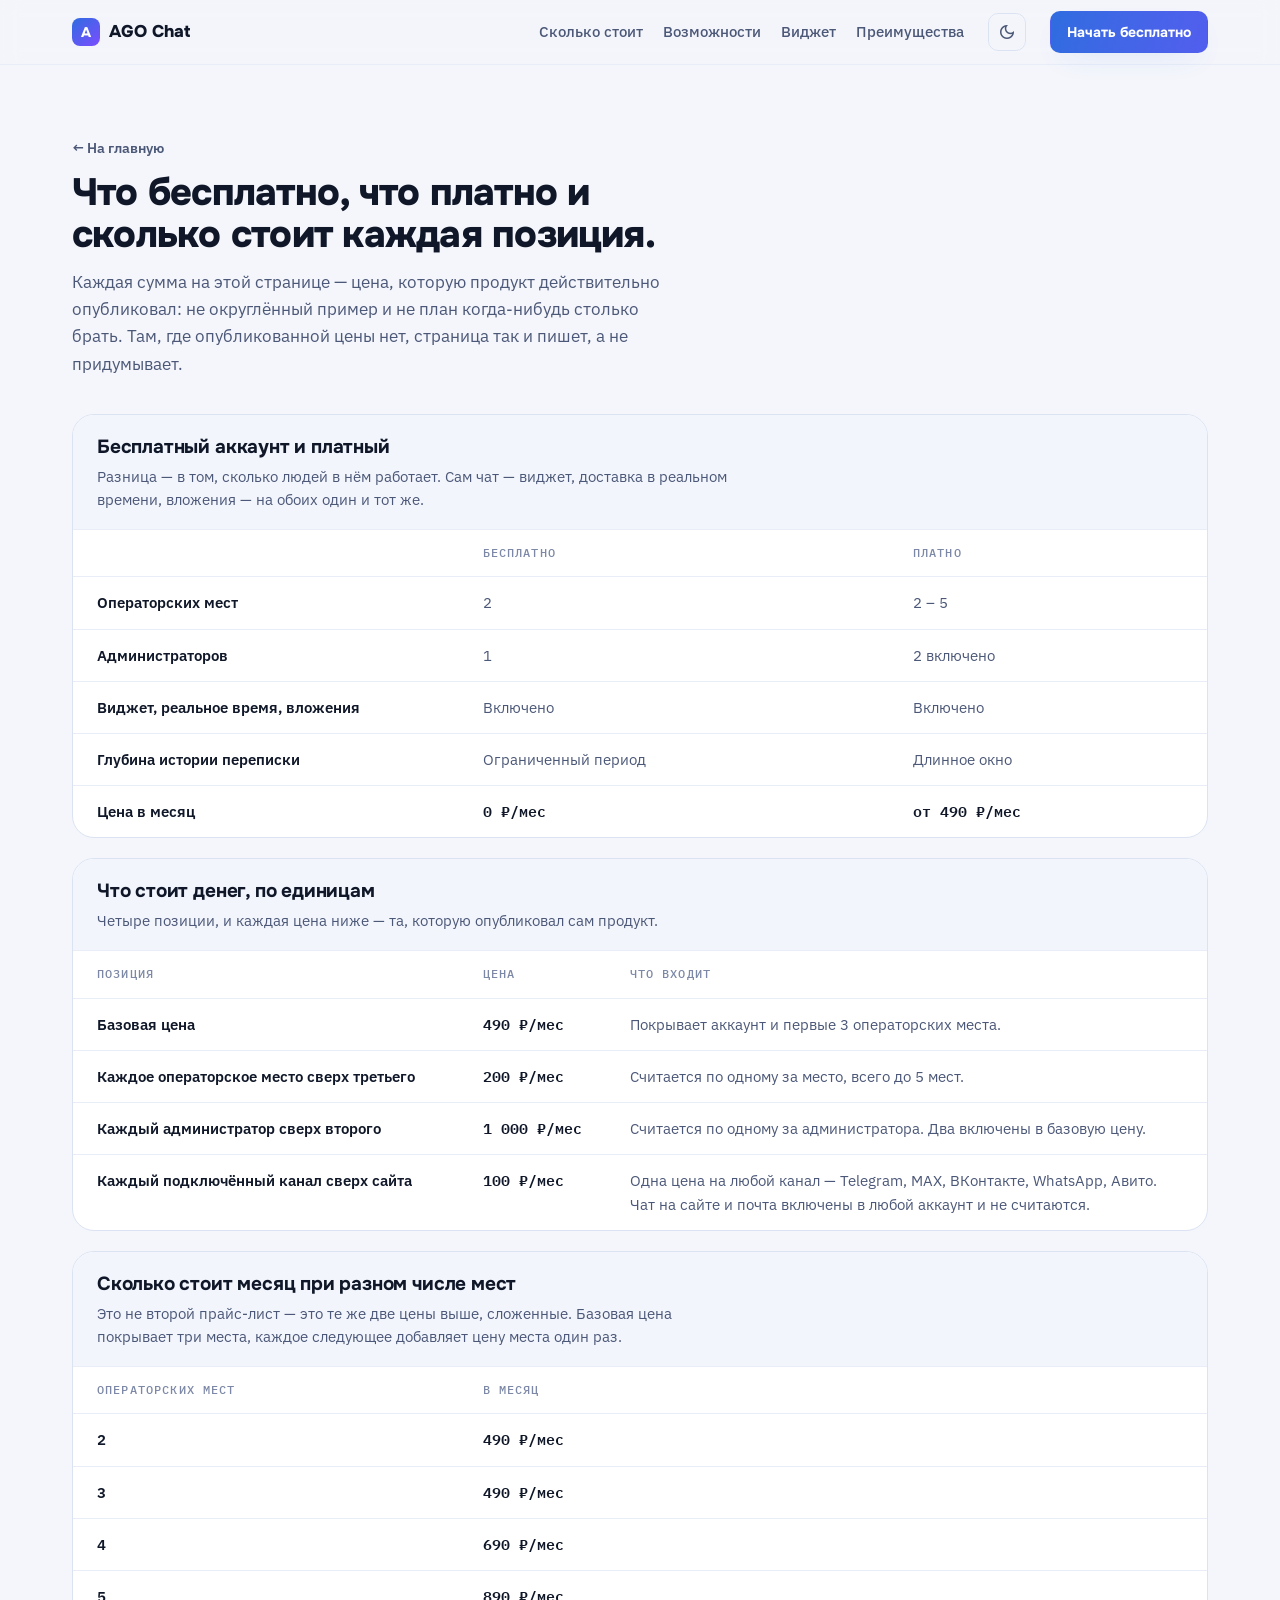
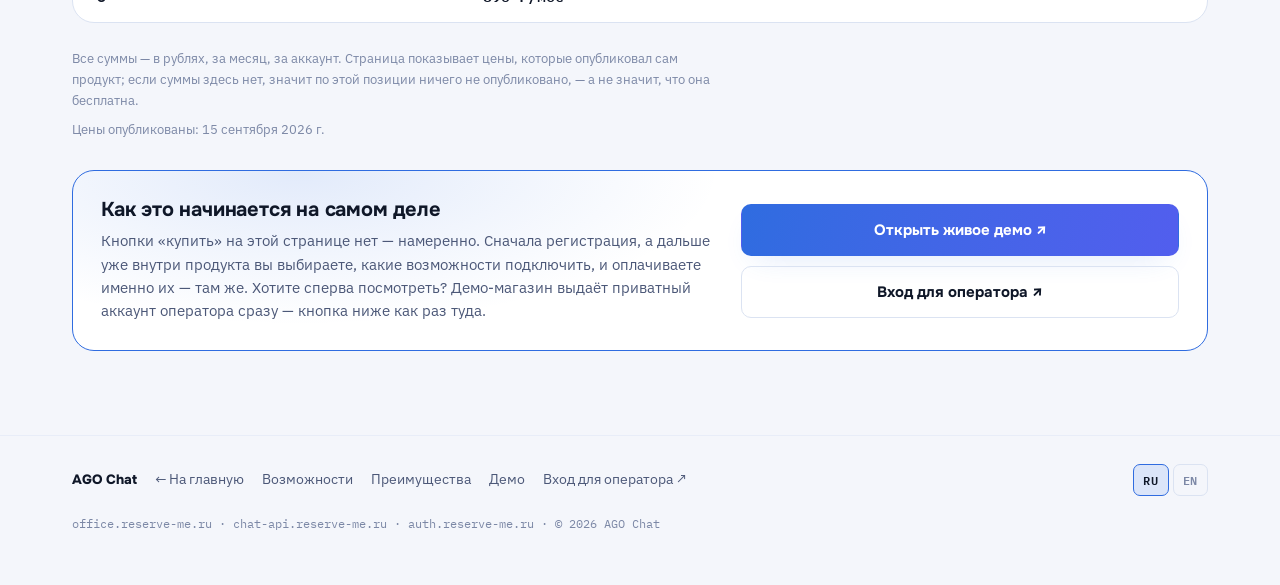
==== pricing.html @ 6d12572c "feat(landing): the front page answers "what will this cost me" first, with a calculator over the pub" ====
<!doctype html>
<html lang="ru">
<head>
<meta charset="utf-8">
<meta name="viewport" content="width=device-width, initial-scale=1">
<meta name="description" content="Цены AGO Chat — что входит в бесплатный аккаунт, что стоит денег по единицам и сколько это в месяц.">
<!-- Translated like any other string: `agoApplyLang` writes into every `data-i18n` element, and for
     `<title>` that is `document.title` itself, so the browser tab follows the language switch too. -->
<title data-i18n="pricingpage.doctitle">Цены — AGO Chat</title>
<link rel="preconnect" href="https://fonts.googleapis.com">
<link rel="preconnect" href="https://fonts.gstatic.com" crossorigin>
<link href="https://fonts.googleapis.com/css2?family=Onest:wght@500;600;700;800&family=IBM+Plex+Sans:wght@400;500;600;700&family=IBM+Plex+Mono:wght@400;500;600&display=swap" rel="stylesheet">
<link href="https://fonts.googleapis.com/css2?family=Material+Symbols+Outlined:opsz,wght,FILL,GRAD@24,400,0,0&display=swap" rel="stylesheet">
<link rel="stylesheet" href="styles.css">
</head>
<body>
<!-- The full price list, and the only page in this repository whose entire job is to be checkable.
     Every ₽ figure below is read at runtime out of `prices.json` - the snapshot ago-chat's own
     tools/update-landing-prices-from-db.sh takes of what the product has actually published. Nothing
     here stores a price, rounds one, or fills a gap with an example. Where a price does not exist,
     the row says "no published price" in the reader's own language and stops, which is the whole
     reason this page can claim in its own lede to be the real thing.

     The front page carries a calculator over the same figures; this page is the audit trail behind
     it. Both read the same snapshot through the same helper, so the two can never disagree. -->
<header class="nav">
  <div class="wrap nav-row">
    <a class="brand" href="index.html"><span class="g">A</span>AGO Chat</a>
    <nav class="nav-links">
      <a href="index.html#calc" data-i18n="nav.pricing">Сколько стоит</a>
      <a href="index.html#what" data-i18n="nav.features">Возможности</a>
      <a href="index.html#widget" data-i18n="nav.widget">Виджет</a>
      <a href="index.html#adv" data-i18n="nav.advantages">Преимущества</a>
    </nav>
    <button class="theme-toggle" type="button" id="themeToggle" aria-label="Переключить тему" title="Переключить тему">
      <span class="ms" id="themeIcon" aria-hidden="true">dark_mode</span>
    </button>
    <a class="btn btn-primary btn-sm" href="index.html#calc" data-i18n="nav.cta">Начать бесплатно</a>
  </div>
</header>

<main id="top">

  <section style="padding-bottom:40px;">
    <div class="wrap">
      <div class="head" style="max-width:72ch;">
        <a class="back-link" href="index.html" data-i18n="pricingpage.back">← На главную</a>
        <h2 data-i18n="pricingpage.title">Что бесплатно, что платно и сколько стоит каждая позиция.</h2>
        <p class="lede page-lede" data-i18n="pricingpage.lede">Каждая сумма на этой странице — цена, которую продукт действительно опубликовал: не округлённый пример и не план когда-нибудь столько брать. Там, где опубликованной цены нет, страница так и пишет, а не придумывает.</p>
      </div>

      <!-- 1. The only difference that actually decides anything: how many people can work in it. -->
      <div class="price-table-wrap">
        <div class="price-table-head">
          <h3 data-i18n="pricingpage.compare.title">Бесплатный аккаунт и платный</h3>
          <p data-i18n="pricingpage.compare.body">Разница — в том, сколько людей в нём работает. Сам чат — виджет, доставка в реальном времени, вложения — на обоих один и тот же.</p>
        </div>
        <div class="price-table-scroll">
          <table class="price-table">
            <thead>
              <tr>
                <th data-i18n="pricingpage.compare.col1"></th>
                <th data-i18n="pricingpage.compare.col2">Бесплатно</th>
                <th data-i18n="pricingpage.compare.col3">Платно</th>
              </tr>
            </thead>
            <tbody>
              <tr>
                <th data-i18n="pricingpage.compare.seats">Операторских мест</th>
                <td data-i18n="pricingpage.compare.seats.free">2</td>
                <td data-i18n="pricingpage.compare.seats.paid">2 – 5</td>
              </tr>
              <tr>
                <th data-i18n="pricingpage.compare.admins">Администраторов</th>
                <td data-i18n="pricingpage.compare.admins.free">1</td>
                <td data-i18n="pricingpage.compare.admins.paid">2 включено</td>
              </tr>
              <tr>
                <th data-i18n="pricingpage.compare.widget">Виджет, реальное время, вложения</th>
                <td data-i18n="pricingpage.compare.widget.both">Включено</td>
                <td data-i18n="pricingpage.compare.widget.both">Включено</td>
              </tr>
              <tr>
                <th data-i18n="pricingpage.compare.history">Глубина истории переписки</th>
                <td data-i18n="pricingpage.compare.history.free">Ограниченный период</td>
                <td data-i18n="pricingpage.compare.history.paid">Длинное окно</td>
              </tr>
              <tr>
                <th data-i18n="pricingpage.compare.price">Цена в месяц</th>
                <td class="amount"><span data-i18n="pricing.free.amount">0 ₽</span><span data-i18n="pricing.permonth">/мес</span></td>
                <td class="amount" data-price-row="seat-base">
                  <span data-price-only data-i18n="pricing.from">от</span>
                  <span data-price="seat-base" data-price-period></span>
                </td>
              </tr>
            </tbody>
          </table>
        </div>
      </div>

      <!-- 2. The published prices themselves, one row per priced key. -->
      <div class="price-table-wrap">
        <div class="price-table-head">
          <h3 data-i18n="pricingpage.units.title">Что стоит денег, по единицам</h3>
          <p data-i18n="pricingpage.units.body">Четыре позиции, и каждая цена ниже — та, которую опубликовал сам продукт.</p>
        </div>
        <div class="price-table-scroll">
          <table class="price-table">
            <thead>
              <tr>
                <th data-i18n="pricingpage.units.col1">Позиция</th>
                <th data-i18n="pricingpage.units.col2">Цена</th>
                <th data-i18n="pricingpage.units.col3">Что входит</th>
              </tr>
            </thead>
            <tbody>
              <tr>
                <th data-i18n="pricingpage.units.base">Базовая цена</th>
                <td class="amount" data-price="seat-base" data-price-period></td>
                <td data-i18n="pricingpage.units.base.note">Покрывает аккаунт и первые 3 операторских места.</td>
              </tr>
              <tr>
                <th data-i18n="pricingpage.units.extra">Каждое операторское место сверх третьего</th>
                <td class="amount" data-price="seat-extra" data-price-period></td>
                <td data-i18n="pricingpage.units.extra.note">Считается по одному за место, всего до 5 мест.</td>
              </tr>
              <!-- `admin-extra` and `channel-addon` both carry published versions now. The rows used
                   to say in their own notes that no price was published for them - true when they
                   were written, false since the product published both, and the kind of sentence a
                   reader checks against the cell right next to it. The cells were always correct;
                   the prose beside them was not. -->
              <tr>
                <th data-i18n="pricingpage.units.admin">Каждый администратор сверх второго</th>
                <td class="amount" data-price="admin-extra" data-price-period></td>
                <td data-i18n="pricingpage.units.admin.note">Считается по одному за администратора. Два включены в базовую цену.</td>
              </tr>
              <tr>
                <th data-i18n="pricingpage.units.channel">Каждый подключённый канал сверх сайта</th>
                <td class="amount" data-price="channel-addon" data-price-period></td>
                <td data-i18n="pricingpage.units.channel.note">Одна цена на любой канал — Telegram, MAX, ВКонтакте, WhatsApp, Авито. Чат на сайте и почта включены в любой аккаунт и не считаются.</td>
              </tr>
            </tbody>
          </table>
        </div>
      </div>

      <!-- 3. The same two prices, added up. Not a third source of numbers - the arithmetic is the
              rule the product itself applies (the base covers three seats, each further seat adds
              the per-seat price once), done in the browser from the two figures above. -->
      <div class="price-table-wrap">
        <div class="price-table-head">
          <h3 data-i18n="pricingpage.ladder.title">Сколько стоит месяц при разном числе мест</h3>
          <p data-i18n="pricingpage.ladder.body">Это не второй прайс-лист — это те же две цены выше, сложенные. Базовая цена покрывает три места, каждое следующее добавляет цену места один раз.</p>
        </div>
        <div class="price-table-scroll">
          <table class="price-table">
            <thead>
              <tr>
                <th data-i18n="pricingpage.ladder.col1">Операторских мест</th>
                <th data-i18n="pricingpage.ladder.col2">В месяц</th>
              </tr>
            </thead>
            <tbody>
              <tr><th>2</th><td class="amount" data-price-seats="2"></td></tr>
              <tr><th>3</th><td class="amount" data-price-seats="3"></td></tr>
              <tr><th>4</th><td class="amount" data-price-seats="4"></td></tr>
              <tr><th>5</th><td class="amount" data-price-seats="5"></td></tr>
            </tbody>
          </table>
        </div>
      </div>

      <p class="fineprint" data-i18n="pricingpage.fineprint">Все суммы — в рублях, за месяц, за аккаунт. Страница показывает цены, которые опубликовал сам продукт; если суммы здесь нет, значит по этой позиции ничего не опубликовано, — а не значит, что она бесплатна.</p>
      <!-- Hidden by `agoRenderPrices` when there is no snapshot to date. -->
      <p class="fineprint" style="margin-top:8px;" data-price-updated hidden></p>

      <!-- The same band the front page closes on, word for word through the shared dictionary:
           whichever page a reader lands on first, "register first, pay inside" is the sentence they
           get, and there is no buy button on either. -->
      <div class="price-path">
        <div>
          <h3 data-i18n="pricing.path.title">Как это начинается на самом деле</h3>
          <p data-i18n="pricing.path.body">Кнопки «купить» на этой странице нет — намеренно. Сначала регистрация, а дальше уже внутри продукта вы выбираете, какие возможности подключить, и оплачиваете именно их — там же. Хотите сперва посмотреть? Демо-магазин выдаёт приватный аккаунт оператора сразу — кнопка ниже как раз туда.</p>
        </div>
        <div class="ctas">
          <a class="btn btn-primary" href="https://demo-shop1.reserve-me.ru" target="_blank" rel="noopener" data-i18n="pricing.cta.demo">Открыть живое демо ↗</a>
          <a class="btn btn-ghost" href="https://office.reserve-me.ru" target="_blank" rel="noopener" data-i18n="footer.login">Вход для оператора ↗</a>
        </div>
      </div>
    </div>
  </section>

</main>

<footer>
  <div class="wrap foot-row">
    <span class="foot-brand">AGO Chat</span>
    <a href="index.html" data-i18n="pricingpage.back">← На главную</a>
    <a href="index.html#what" data-i18n="nav.features">Возможности</a>
    <a href="index.html#adv" data-i18n="nav.advantages">Преимущества</a>
    <a href="https://demo-shop1.reserve-me.ru" target="_blank" rel="noopener" data-i18n="home.foot.demo">Демо</a>
    <a href="https://office.reserve-me.ru" target="_blank" rel="noopener" data-i18n="footer.login">Вход для оператора ↗</a>
    <span class="lang-switch" role="group" aria-label="Language">
      <button type="button" id="lang-ru" onclick="agoSetLang('ru')">RU</button>
      <button type="button" id="lang-en" onclick="agoSetLang('en')">EN</button>
    </span>
    <span class="foot-hosts">office.reserve-me.ru · chat-api.reserve-me.ru · auth.reserve-me.ru · <span data-i18n="footer.copy">© 2026 AGO Chat</span></span>
  </div>
</footer>

<script src="i18n.js"></script>
</body>
</html>
---- styles.css ----
/* The front page's own design system.
 *
 * Deliberately a second stylesheet rather than an edit to `styles.css`: that file is the one
 * `pricing.html` is built on, and this page's redesign changes tokens, type and component shapes
 * wholesale. Sharing one file would mean either breaking the price list or keeping two conflicting
 * sets of tokens in it. Two files, two pages, still no build step - the property this repository
 * actually cares about. Bringing `pricing.html` onto this system is its own piece of work.
 *
 * Dark-first: the bare `:root` block below is the dark palette, because the page was designed as a
 * control panel and reads as one. A light viewer gets the same design re-tokenised, never inverted.
 */
:root{
  --bg:#0c101c;
  --bg-2:#121829;
  --panel:#151c30;
  --panel-2:#1b2440;
  --line:#25304d;
  --line-soft:#1c2440;
  --ink:#eef2fb;
  --ink-soft:#9aa7c4;
  --ink-faint:#6b7797;
  --blue:#4c8dff;
  --blue-deep:#2f6ce0;
  --blue-glow:rgba(76,141,255,.35);
  --violet:#9d6bff;
  --amber:#f2b23e;
  --green:#3ddc97;
  --r:14px;
  --r-lg:22px;
}
:root[data-theme="light"]{
  --bg:#f4f6fb;
  --bg-2:#eaeff8;
  --panel:#ffffff;
  --panel-2:#f2f5fc;
  --line:#dbe3f2;
  --line-soft:#e8edf8;
  --ink:#0f1728;
  --ink-soft:#4c5878;
  --ink-faint:#7c88a6;
  --blue:#2f6ce0;
  --blue-deep:#1f55bd;
  --blue-glow:rgba(47,108,224,.2);
  --violet:#7c4dff;
  --amber:#b47708;
  --green:#12885c;
}
@media (prefers-color-scheme: light){
  :root:not([data-theme="dark"]){
    --bg:#f4f6fb;
    --bg-2:#eaeff8;
    --panel:#ffffff;
    --panel-2:#f2f5fc;
    --line:#dbe3f2;
    --line-soft:#e8edf8;
    --ink:#0f1728;
    --ink-soft:#4c5878;
    --ink-faint:#7c88a6;
    --blue:#2f6ce0;
    --blue-deep:#1f55bd;
    --blue-glow:rgba(47,108,224,.2);
    --violet:#7c4dff;
    --amber:#b47708;
    --green:#12885c;
  }
}

*{box-sizing:border-box;}
body{
  margin:0;background:var(--bg);color:var(--ink);
  font-family:'IBM Plex Sans',system-ui,-apple-system,'Segoe UI',sans-serif;
  font-size:15.5px;line-height:1.6;-webkit-font-smoothing:antialiased;
}
h1,h2,h3{font-family:'Onest','IBM Plex Sans',sans-serif;margin:0;line-height:1.1;text-wrap:balance;font-weight:800;letter-spacing:-.02em;}
h1{font-size:clamp(34px,5.2vw,60px);}
h2{font-size:clamp(25px,3.2vw,38px);}
h3{font-size:17px;font-weight:700;letter-spacing:-.01em;}
p{margin:0;}
a{color:inherit;}
svg{display:block;}
:focus-visible{outline:2.5px solid var(--blue);outline-offset:3px;border-radius:6px;}
@media (prefers-reduced-motion:reduce){*{animation:none!important;transition:none!important;}}
section[id],#calc,#top{scroll-margin-top:84px;}
@media (prefers-reduced-motion:no-preference){html{scroll-behavior:smooth;}}

/* Material Symbols, the same icon family the widget itself draws its composer controls from
   (ago-widget's ui/widget.ts) - so a card icon here and a button inside the product are the same
   line weight rather than two unrelated icon sets. */
.ms{
  font-family:'Material Symbols Outlined';font-weight:400;font-style:normal;
  font-size:21px;line-height:1;letter-spacing:normal;text-transform:none;
  display:inline-block;white-space:nowrap;direction:ltr;
  -webkit-font-feature-settings:'liga';-webkit-font-smoothing:antialiased;
}

.wrap{max-width:1180px;margin:0 auto;padding:0 22px;}
.kicker{font-family:'IBM Plex Mono',monospace;font-size:11.5px;letter-spacing:.14em;text-transform:uppercase;color:var(--blue);}
.muted{color:var(--ink-soft);}
.lede{color:var(--ink-soft);font-size:16.5px;max-width:60ch;}
.num{font-variant-numeric:tabular-nums;font-family:'IBM Plex Mono',monospace;}

.btn{display:inline-flex;align-items:center;justify-content:center;gap:8px;border-radius:10px;padding:13px 22px;
  font-family:'Onest',sans-serif;font-weight:700;font-size:15px;text-decoration:none;border:1px solid transparent;cursor:pointer;
  transition:background .16s,border-color .16s,transform .12s;}
.btn:active{transform:translateY(1px);}
/* The hero headline's gradient, at half its range: enough for the buttons to echo it, not enough
   to compete with it. */
.btn-primary{color:#fff;background:var(--blue);
  background-image:linear-gradient(105deg,var(--blue),color-mix(in srgb,var(--blue) 55%,var(--violet)));
  box-shadow:0 12px 30px -14px var(--blue-glow);}
.btn-primary:hover{background:var(--blue-deep);
  background-image:linear-gradient(105deg,var(--blue-deep),color-mix(in srgb,var(--blue-deep) 55%,var(--violet)));}
.btn-ghost{border-color:var(--line);color:var(--ink);}
.btn-ghost:hover{border-color:var(--blue);}
.btn-sm{padding:9px 16px;font-size:14px;}

.theme-toggle{display:flex;align-items:center;justify-content:center;width:38px;height:38px;flex:0 0 auto;
  border:1px solid var(--line);border-radius:10px;background:transparent;color:var(--ink-soft);cursor:pointer;
  transition:border-color .16s,color .16s,background .16s;}
.theme-toggle:hover{border-color:var(--blue);color:var(--ink);}
.theme-toggle .ms{font-size:20px;}

/* nav */
.nav{position:sticky;top:0;z-index:30;background:color-mix(in srgb,var(--bg) 90%,transparent);backdrop-filter:blur(10px);border-bottom:1px solid var(--line-soft);}
.nav-row{display:flex;align-items:center;gap:24px;height:64px;}
.brand{display:flex;align-items:center;gap:9px;text-decoration:none;font-family:'Onest',sans-serif;font-weight:800;font-size:17px;}
.brand .g{width:28px;height:28px;border-radius:8px;background:linear-gradient(140deg,var(--blue),var(--violet));display:grid;place-items:center;color:#fff;font-size:14px;}
.nav-links{display:flex;gap:20px;margin-left:auto;font-size:14.5px;font-weight:500;}
.nav-links a{text-decoration:none;color:var(--ink-soft);}
.nav-links a:hover{color:var(--ink);}
@media(max-width:900px){.nav-links{display:none;}.theme-toggle{margin-left:auto;}}

/* hero */
.hero{padding:70px 0 54px;position:relative;overflow:hidden;}
.hero::before{content:"";position:absolute;inset:-160px 0 auto 0;height:520px;
  background:radial-gradient(620px 260px at 22% 40%,var(--blue-glow),transparent 70%);pointer-events:none;}
.hero-grid{display:grid;grid-template-columns:1.02fr .98fr;gap:46px;align-items:center;position:relative;}
@media(max-width:960px){.hero-grid{grid-template-columns:1fr;gap:36px;}}
.hero h1{margin:16px 0 18px;}
.hero h1 em{font-style:normal;background:linear-gradient(100deg,var(--blue),var(--violet));-webkit-background-clip:text;background-clip:text;color:transparent;}
.hero-ctas{display:flex;gap:11px;flex-wrap:wrap;margin-top:26px;}
.hero-facts{display:flex;gap:26px;flex-wrap:wrap;margin-top:30px;padding-top:22px;border-top:1px solid var(--line-soft);}
.fact .v{font-family:'Onest',sans-serif;font-weight:800;font-size:23px;}
.fact .k{font-size:12.5px;color:var(--ink-faint);}

/* calculator */
.calc{background:var(--panel);border:1px solid var(--line);border-radius:var(--r-lg);overflow:hidden;box-shadow:0 40px 80px -50px #000;}
.calc-head{padding:16px 20px;border-bottom:1px solid var(--line-soft);display:flex;align-items:center;gap:10px;background:var(--panel-2);}
.calc-head .kicker{margin-right:auto;}
.calc-head .unit{font-size:12.5px;color:var(--ink-faint);}
.calc-body{padding:20px;display:flex;flex-direction:column;gap:18px;}
.ctl-label{display:flex;justify-content:space-between;align-items:baseline;font-size:14px;font-weight:600;margin-bottom:9px;gap:12px;}
.ctl-label .val{font-family:'IBM Plex Mono',monospace;color:var(--blue);font-size:14px;}
input[type=range]{width:100%;accent-color:var(--blue);height:22px;}
.chgrid{display:grid;grid-template-columns:repeat(3,1fr);gap:8px;}
@media(max-width:420px){.chgrid{grid-template-columns:repeat(2,1fr);}}
.chbtn{display:flex;align-items:center;gap:7px;border:1px solid var(--line);background:transparent;color:var(--ink-soft);
  border-radius:9px;padding:9px 10px;font-size:13px;font-weight:600;cursor:pointer;font-family:inherit;text-align:left;transition:.15s;}
/* Brand marks, not logos: drawn here rather than loaded, and deliberately generic enough not to
   pass as an official asset. Replacing them with each brand's own SVG is a licensing question as
   much as a design one. */
.chbtn .mk{flex:0 0 auto;width:18px;height:18px;border-radius:5px;display:grid;place-items:center;
  color:#fff;font-size:9px;font-weight:800;line-height:1;letter-spacing:-.02em;
  filter:grayscale(1);opacity:.55;transition:filter .15s,opacity .15s;}
.chbtn .mk.round{border-radius:50%;}
.chbtn .mk svg{width:12px;height:12px;}
.chbtn[aria-pressed="true"]{border-color:var(--blue);color:var(--ink);background:color-mix(in srgb,var(--blue) 12%,transparent);}
.chbtn[aria-pressed="true"] .mk{filter:none;opacity:1;}
.calc-note{margin-top:10px;font-size:12.5px;color:var(--ink-faint);}
.calc-out{border-top:1px solid var(--line-soft);padding:18px 20px;background:var(--panel-2);}
.bill{display:flex;flex-direction:column;gap:7px;font-size:13.5px;}
.bill .row{display:flex;justify-content:space-between;gap:12px;color:var(--ink-soft);}
.bill .row b{color:var(--ink);font-weight:600;}
.total{display:flex;align-items:flex-end;justify-content:space-between;gap:16px;margin-top:15px;padding-top:15px;border-top:1px dashed var(--line);}
.total .lbl{font-size:13px;color:var(--ink-faint);}
.total .amt{font-family:'Onest',sans-serif;font-weight:800;font-size:38px;line-height:1;font-variant-numeric:tabular-nums;}
/* No published price for one of the parts: the sum is a sentence, not a figure, and must not be
   set at headline size as if it were one. */
.total .amt.unpriced{font-size:16px;font-weight:600;color:var(--ink-soft);line-height:1.4;max-width:26ch;}
.free-note{margin-top:10px;font-size:12.5px;color:var(--green);}

/* sections */
section{padding:72px 0;}
.head{max-width:64ch;display:flex;flex-direction:column;gap:13px;margin-bottom:36px;}

/* capability grid */
.grid3{display:grid;grid-template-columns:repeat(3,1fr);gap:14px;}
@media(max-width:940px){.grid3{grid-template-columns:repeat(2,1fr);}}
@media(max-width:620px){.grid3{grid-template-columns:1fr;}}
.cap{background:var(--panel);border:1px solid var(--line);border-radius:var(--r);padding:20px;display:flex;flex-direction:column;gap:9px;transition:border-color .16s;}
.cap:hover{border-color:var(--blue);}
.cap .ic{width:34px;height:34px;border-radius:10px;display:grid;place-items:center;background:color-mix(in srgb,var(--blue) 15%,transparent);color:var(--blue);}
.cap p{font-size:14px;color:var(--ink-soft);}

/* widget */
.demo-split{display:grid;grid-template-columns:.95fr 1.05fr;gap:44px;align-items:center;}
@media(max-width:960px){.demo-split{grid-template-columns:1fr;gap:32px;}}
.screen{background:linear-gradient(160deg,var(--panel-2),var(--bg-2));border:1px solid var(--line);border-radius:var(--r-lg);padding:30px 26px 26px;display:flex;flex-direction:column;align-items:center;gap:18px;}
.screen-tag{font-family:'IBM Plex Mono',monospace;font-size:11px;letter-spacing:.09em;text-transform:uppercase;color:var(--ink-faint);text-align:center;max-width:36ch;line-height:1.55;}

/* The widget below is the real one: class names, sizes, colours and icon paths come from
   ago-widget's own src/ui/styles.ts and src/ui/widget.ts, not redrawn by eye. Keeping the two in
   step matters more than it looks - a picture of a product that does not match the product is the
   kind of thing a visitor notices the moment they open the demo. */
.ago-root{width:22rem;max-width:100%;font-family:system-ui,-apple-system,"Segoe UI",sans-serif;font-size:16px;line-height:1.4;color:#1a1a1a;}
.ago-panel{display:flex;flex-direction:column;background:#fff;border-radius:.75rem;box-shadow:0 .5rem 2rem rgba(0,0,0,.3);overflow:hidden;}
.ago-header{display:flex;align-items:center;justify-content:space-between;padding:.75rem 1rem;background:#2f6fed;color:#fff;}
.ago-header h1{font-family:inherit;font-size:1rem;font-weight:600;line-height:1.4;letter-spacing:0;margin:0;}
.ago-close{display:flex;background:transparent;border:none;color:#fff;font-size:1.25rem;line-height:1;padding:.25rem;}
.ago-messages{flex:1;padding:.75rem;display:flex;flex-direction:column;gap:.5rem;}
.ago-message{max-width:85%;padding:.5rem .75rem;border-radius:.75rem;}
.ago-message--visitor{align-self:flex-end;background:#2f6fed;color:#fff;border-bottom-right-radius:.125rem;}
.ago-message--operator{align-self:flex-start;background:#f0f1f4;color:#1a1a1a;border-bottom-left-radius:.125rem;}
.ago-attachment-link{display:flex;align-items:center;gap:.25rem;margin-top:.375rem;color:#fff;text-decoration:underline;font-size:.875rem;}
.ago-primitive{margin-top:.5rem;display:flex;flex-direction:column;gap:.5rem;}
.ago-primitive-title{font-weight:600;}
.ago-primitive-choices{display:flex;flex-direction:column;gap:.375rem;}
.ago-primitive-choice{border:1px solid #2f6fed;border-radius:.5rem;background:transparent;color:inherit;font:inherit;text-align:left;padding:.5rem .75rem;}
.ago-module-chip{align-self:flex-end;margin:0 .75rem .5rem;border:none;border-radius:.5rem;background:#2f6fed;color:#fff;font:inherit;font-weight:600;padding:.5rem 1rem;}
.ago-composer{display:flex;flex-direction:column;gap:.5rem;padding:.75rem;border-top:.0625rem solid #e5e7eb;}
.ago-composer-row{display:flex;align-items:flex-end;gap:.5rem;}
.ago-input{flex:1;border:.0625rem solid #d1d5db;border-radius:.5rem;padding:.5rem .625rem;font:inherit;min-height:5.5rem;color:#9ca3af;}
.ago-send{flex-shrink:0;display:flex;align-items:center;justify-content:center;width:2.25rem;height:2.25rem;border:none;border-radius:50%;background:#2f6fed;color:#fff;font-size:1rem;line-height:1;}
.ago-composer-controls{display:flex;align-items:center;gap:.5rem;}
.ago-attach,.ago-emoji,.ago-save{display:flex;align-items:center;justify-content:center;width:2rem;height:2rem;border:none;background:transparent;color:#1a1a1a;font-size:1.25rem;line-height:1;}
.ago-launcher-row{display:flex;justify-content:flex-end;margin-top:1rem;}
.ago-toggle{position:relative;display:flex;align-items:center;justify-content:center;width:3.5rem;height:3.5rem;border-radius:50%;border:none;background:#2f6fed;color:#fff;font-size:1.5rem;box-shadow:0 .25rem .75rem rgba(0,0,0,.25);}
.ago-unread-badge{position:absolute;top:-.1875rem;right:-.1875rem;min-width:1.25rem;height:1.25rem;padding:0 .25rem;border-radius:999px;background:#e5372e;color:#fff;font-size:.6875rem;font-weight:700;line-height:1.25rem;text-align:center;box-shadow:0 0 0 .125rem #fff;}

.ticks{list-style:none;margin:20px 0 0;padding:0;display:flex;flex-direction:column;gap:11px;font-size:14.5px;}
.ticks li{display:flex;gap:10px;align-items:flex-start;}
.ticks .mk{flex:0 0 auto;width:20px;height:20px;border-radius:6px;display:grid;place-items:center;margin-top:1px;
  background:color-mix(in srgb,var(--blue) 15%,transparent);color:var(--blue);}
.ticks .mk .ms{font-size:14px;}

/* advantages */
.adv{background:var(--panel);border:1px solid var(--line);border-radius:var(--r-lg);padding:30px;}
.adv-grid{display:grid;grid-template-columns:1fr 1fr;gap:12px 34px;}
@media(max-width:820px){.adv-grid{grid-template-columns:1fr;}}
.adv-item{display:flex;gap:13px;align-items:flex-start;padding:13px 0;border-bottom:1px solid var(--line-soft);}
.adv-item:nth-last-child(-n+2){border-bottom:0;}
@media(max-width:820px){.adv-item:nth-last-child(-n+2){border-bottom:1px solid var(--line-soft);}.adv-item:last-child{border-bottom:0;}}
.adv-item .mk{flex:0 0 auto;width:26px;height:26px;border-radius:8px;display:grid;place-items:center;
  background:color-mix(in srgb,var(--blue) 15%,transparent);color:var(--blue);}
.adv-item .mk .ms{font-size:16px;}
.adv-item b{display:block;font-family:'Onest',sans-serif;font-weight:700;font-size:15.5px;margin-bottom:2px;}
.adv-item p{font-size:14px;color:var(--ink-soft);}
.adv-hi{border:1px solid var(--blue);background:color-mix(in srgb,var(--blue) 9%,transparent);border-radius:var(--r);padding:20px 22px;margin-top:22px;display:flex;gap:14px;align-items:flex-start;}
.adv-hi .mk{flex:0 0 auto;width:34px;height:34px;border-radius:10px;display:grid;place-items:center;background:var(--blue);color:#fff;}
.adv-hi b{display:block;font-family:'Onest',sans-serif;font-weight:800;font-size:17px;margin-bottom:4px;}
.adv-hi p{font-size:14.5px;color:var(--ink-soft);}

/* closing call to action */
.cta{border:1px solid var(--line);border-radius:var(--r-lg);padding:48px 40px;text-align:center;
  background:radial-gradient(700px 240px at 50% 0%,color-mix(in srgb,var(--blue) 16%,transparent),transparent 70%),var(--panel);
  display:flex;flex-direction:column;align-items:center;gap:16px;}
.cta .roles{display:flex;gap:10px;flex-wrap:wrap;justify-content:center;}
.cta .role{display:inline-flex;align-items:center;gap:8px;border:1px solid var(--line);border-radius:999px;padding:8px 15px;font-size:13.5px;font-weight:600;color:var(--ink-soft);}
.cta .role .ms{font-size:17px;color:var(--blue);}

footer{border-top:1px solid var(--line-soft);margin-top:44px;padding:28px 0 52px;}
.foot-row{display:flex;gap:18px;flex-wrap:wrap;align-items:center;font-size:13.5px;color:var(--ink-faint);}
.foot-row a{color:var(--ink-soft);text-decoration:none;}
.foot-row a:hover{color:var(--ink);}
.foot-brand{font-family:'Onest',sans-serif;font-weight:800;color:var(--ink);}
.foot-hosts{width:100%;font-family:'IBM Plex Mono',monospace;font-size:12px;color:var(--ink-faint);}
.lang-switch{display:inline-flex;gap:4px;margin-left:auto;}
.lang-switch button{border:1px solid var(--line);background:transparent;color:var(--ink-faint);
  font-family:'IBM Plex Mono',monospace;font-size:11.5px;font-weight:600;letter-spacing:.06em;
  border-radius:7px;padding:5px 9px;cursor:pointer;}
.lang-switch button.active{border-color:var(--blue);color:var(--ink);background:color-mix(in srgb,var(--blue) 12%,transparent);}

/* ------------------------------------------------------------------ *
 * The price list (pricing.html) - the same tokens, three more parts:  *
 * a back link, the tables themselves, and the closing band.           *
 * ------------------------------------------------------------------ */
.back-link{display:inline-flex;align-items:center;gap:7px;font-size:14px;font-weight:600;color:var(--ink-soft);text-decoration:none;}
.back-link:hover{color:var(--blue);}
.page-lede{font-size:17px;}

.price-table-wrap{background:var(--panel);border:1px solid var(--line);border-radius:var(--r-lg);overflow:hidden;margin-bottom:20px;}
.price-table-head{padding:22px 24px 18px;border-bottom:1px solid var(--line-soft);background:var(--panel-2);}
.price-table-head h3{font-size:19px;margin-bottom:7px;}
.price-table-head p{font-size:14.5px;color:var(--ink-soft);max-width:70ch;}
/* Its own scroller: a three-column table with prose in the last cell outgrows a phone, and the page
   body must never scroll sideways because of it. */
.price-table-scroll{overflow-x:auto;}
.price-table{width:100%;border-collapse:collapse;font-size:14.5px;min-width:520px;}
.price-table th,.price-table td{text-align:left;padding:14px 24px;border-bottom:1px solid var(--line-soft);vertical-align:top;}
.price-table thead th{font-family:'IBM Plex Mono',monospace;font-size:11.5px;font-weight:500;letter-spacing:.1em;text-transform:uppercase;color:var(--ink-faint);}
.price-table tbody th{font-weight:600;color:var(--ink);width:34%;}
.price-table tbody td{color:var(--ink-soft);}
.price-table tbody tr:last-child th,.price-table tbody tr:last-child td{border-bottom:0;}
.price-table .amount{font-family:'IBM Plex Mono',monospace;font-variant-numeric:tabular-nums;color:var(--ink);white-space:nowrap;font-weight:600;}
/* "No published price" is a sentence, not a figure: it must not be set in the tabular face at the
   weight a real amount gets, or a reader skimming the column reads it as one. */
.amount.unpriced,.num.unpriced,.unpriced{font-family:'IBM Plex Sans',system-ui,sans-serif;font-weight:400;font-size:13.5px;color:var(--ink-faint);white-space:normal;}
.fineprint{font-size:13px;color:var(--ink-faint);max-width:80ch;margin-top:26px;}

.price-path{margin-top:30px;border:1px solid var(--blue);border-radius:var(--r-lg);padding:28px;
  background:radial-gradient(600px 220px at 20% 0%,color-mix(in srgb,var(--blue) 14%,transparent),transparent 70%),var(--panel);
  display:grid;grid-template-columns:1.4fr 1fr;gap:28px;align-items:center;}
@media(max-width:820px){.price-path{grid-template-columns:1fr;}}
.price-path h3{font-size:20px;margin-bottom:8px;}
.price-path p{font-size:14.5px;color:var(--ink-soft);}
.price-path .ctas{display:flex;flex-direction:column;gap:10px;}
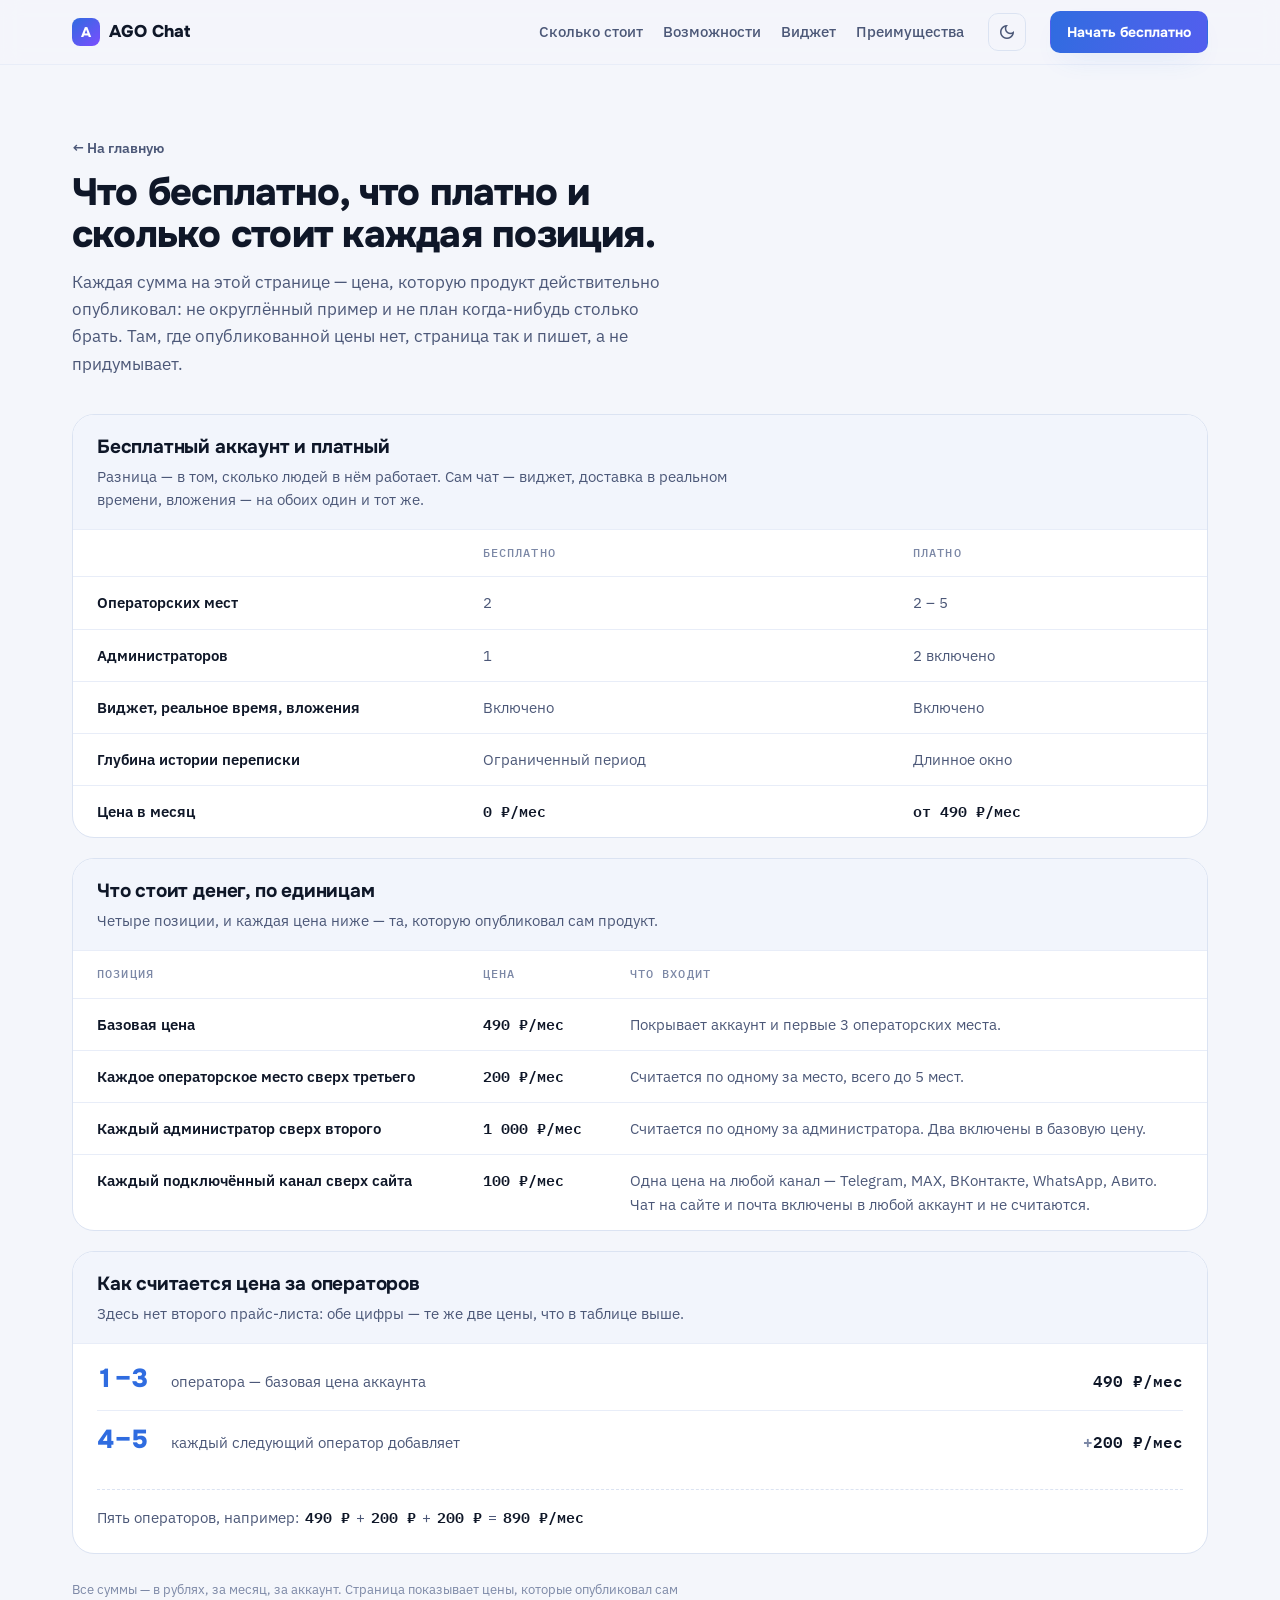
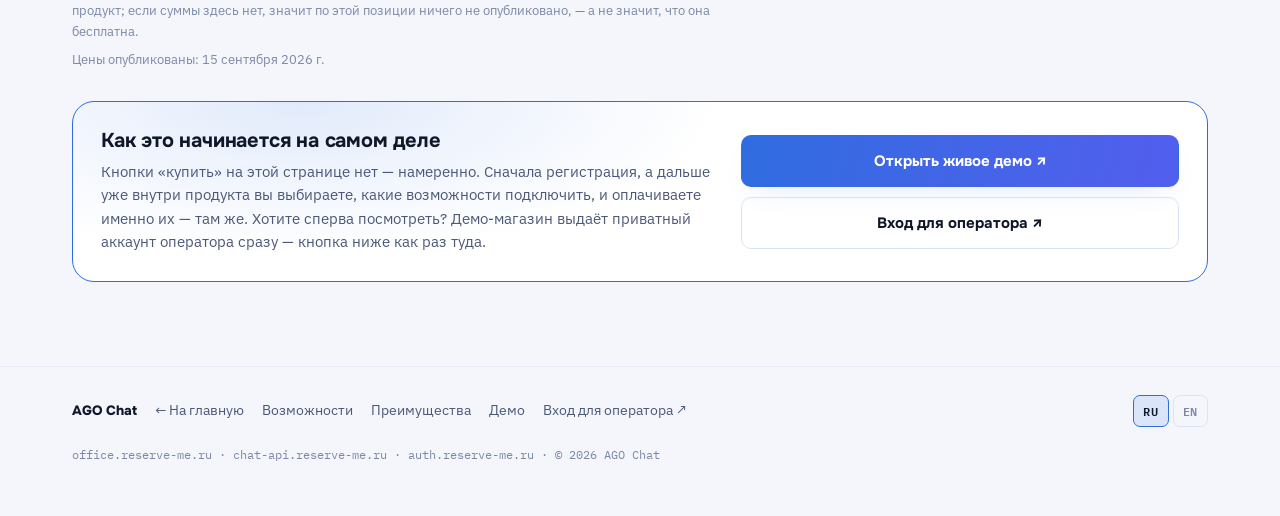
==== commit a6c0945d: "fix(landing): the seat ladder becomes the rule it was a table of Four rows, and the first two carrie" ====
--- a/pricing.html
+++ b/pricing.html
@@ -144,29 +144,36 @@
         </div>
       </div>
 
-      <!-- 3. The same two prices, added up. Not a third source of numbers - the arithmetic is the
-              rule the product itself applies (the base covers three seats, each further seat adds
-              the per-seat price once), done in the browser from the two figures above. -->
+      <!-- 3. The rule itself, not a table of its outputs. A seat ladder used to sit here, and it
+              read as a mistake: the base price covers three seats, so the "2 seats" and "3 seats"
+              rows carried the same figure and a reader saw either a typo or a shop charging two
+              people for three. The arithmetic is unchanged - it is still the two published prices
+              above and nothing else - but stated as the rule plus one worked example, which is what
+              the table was failing to convey. The front page's calculator does the per-combination
+              case properly. -->
       <div class="price-table-wrap">
         <div class="price-table-head">
-          <h3 data-i18n="pricingpage.ladder.title">Сколько стоит месяц при разном числе мест</h3>
-          <p data-i18n="pricingpage.ladder.body">Это не второй прайс-лист — это те же две цены выше, сложенные. Базовая цена покрывает три места, каждое следующее добавляет цену места один раз.</p>
-        </div>
-        <div class="price-table-scroll">
-          <table class="price-table">
-            <thead>
-              <tr>
-                <th data-i18n="pricingpage.ladder.col1">Операторских мест</th>
-                <th data-i18n="pricingpage.ladder.col2">В месяц</th>
-              </tr>
-            </thead>
-            <tbody>
-              <tr><th>2</th><td class="amount" data-price-seats="2"></td></tr>
-              <tr><th>3</th><td class="amount" data-price-seats="3"></td></tr>
-              <tr><th>4</th><td class="amount" data-price-seats="4"></td></tr>
-              <tr><th>5</th><td class="amount" data-price-seats="5"></td></tr>
-            </tbody>
-          </table>
+          <h3 data-i18n="pricingpage.rule.title">Как считается цена за операторов</h3>
+          <p data-i18n="pricingpage.rule.body">Здесь нет второго прайс-листа: обе цифры — те же две цены, что в таблице выше.</p>
+        </div>
+        <div class="price-rule">
+          <div class="rule-line">
+            <span class="rule-n">1–3</span>
+            <span class="rule-what" data-i18n="pricingpage.rule.first">оператора — базовая цена аккаунта</span>
+            <span class="amount" data-price="seat-base" data-price-period></span>
+          </div>
+          <div class="rule-line">
+            <span class="rule-n">4–5</span>
+            <span class="rule-what" data-i18n="pricingpage.rule.next">каждый следующий оператор добавляет</span>
+            <span class="amount"><span class="rule-plus">+</span><span data-price="seat-extra" data-price-period></span></span>
+          </div>
+          <p class="rule-example">
+            <span data-i18n="pricingpage.rule.example">Пять операторов, например:</span>
+            <span class="amount" data-price="seat-base"></span> +
+            <span class="amount" data-price="seat-extra"></span> +
+            <span class="amount" data-price="seat-extra"></span> =
+            <span class="amount" data-price-seats="5"></span>
+          </p>
         </div>
       </div>
 
--- a/styles.css
+++ b/styles.css
@@ -304,3 +304,19 @@
 .price-path h3{font-size:20px;margin-bottom:8px;}
 .price-path p{font-size:14.5px;color:var(--ink-soft);}
 .price-path .ctas{display:flex;flex-direction:column;gap:10px;}
+
+/* The operator-price rule (pricing.html). Replaced a four-row ladder whose first two rows carried
+   the same figure - arithmetically correct, and read as a typo. Stating the rule and showing one
+   worked sum says the same thing without that trap. */
+.price-rule{padding:6px 24px 24px;}
+.rule-line{display:flex;align-items:baseline;gap:16px;padding:16px 0;border-bottom:1px solid var(--line-soft);}
+.rule-line:last-of-type{border-bottom:0;}
+.rule-n{flex:0 0 auto;min-width:3.6rem;font-family:'Onest',sans-serif;font-weight:800;font-size:26px;
+  line-height:1;color:var(--blue);font-variant-numeric:tabular-nums;}
+.rule-what{flex:1;color:var(--ink-soft);font-size:15px;}
+.rule-line .amount{flex:0 0 auto;font-family:'IBM Plex Mono',monospace;font-variant-numeric:tabular-nums;
+  font-weight:600;font-size:16px;white-space:nowrap;}
+.rule-plus{color:var(--ink-faint);}
+.rule-example{margin-top:18px;padding-top:16px;border-top:1px dashed var(--line);
+  font-size:14.5px;color:var(--ink-soft);display:flex;flex-wrap:wrap;align-items:baseline;gap:6px;}
+.rule-example .amount{font-family:'IBM Plex Mono',monospace;font-variant-numeric:tabular-nums;color:var(--ink);font-weight:600;}
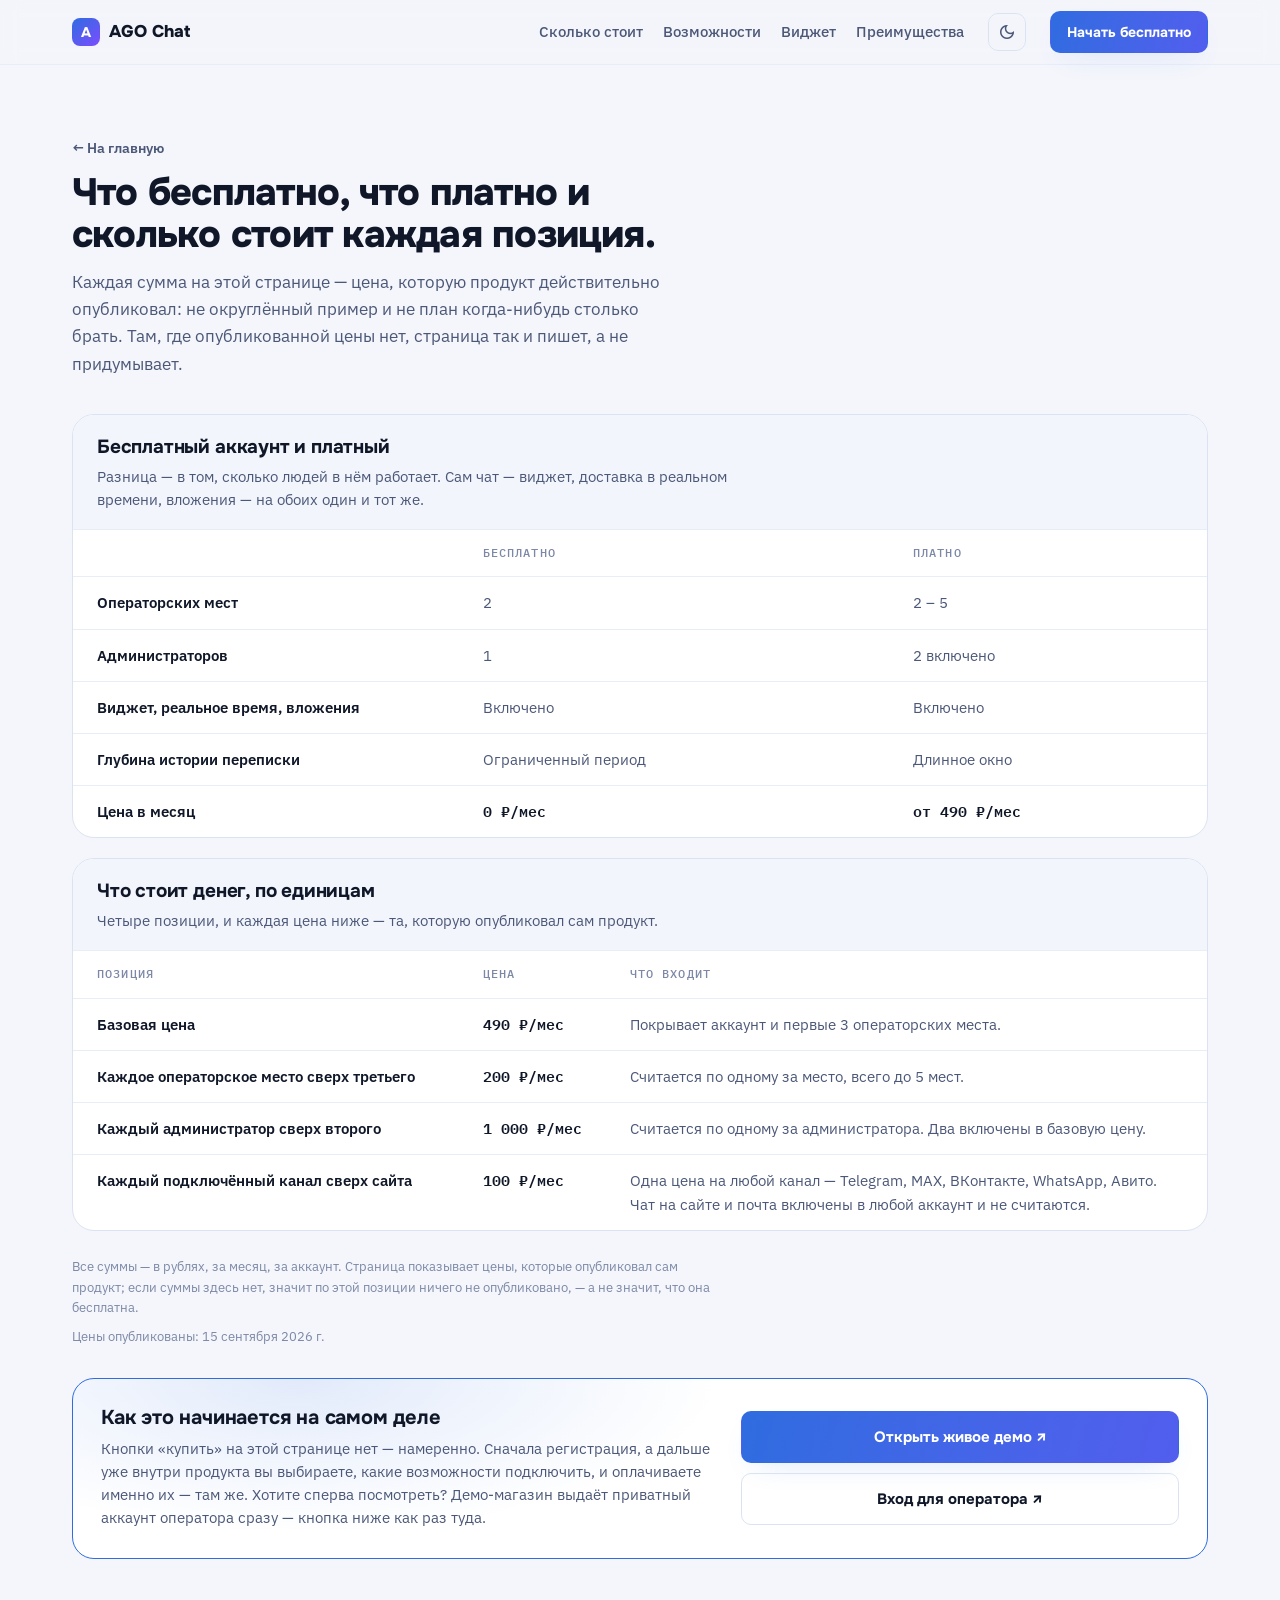
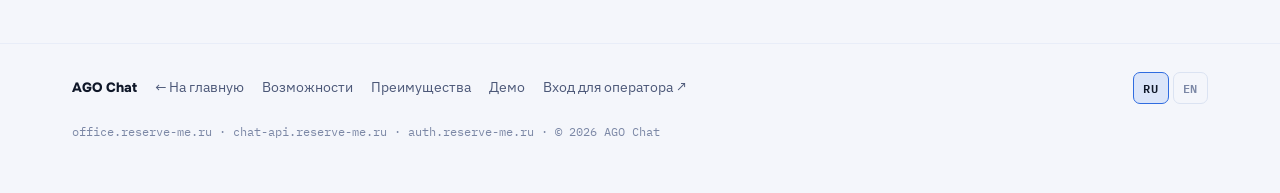
==== commit 46b6a2bc: "fix(landing): drop the seat ladder rather than restate it The previous commit turned it into a rule " ====
--- a/pricing.html
+++ b/pricing.html
@@ -144,39 +144,6 @@
         </div>
       </div>
 
-      <!-- 3. The rule itself, not a table of its outputs. A seat ladder used to sit here, and it
-              read as a mistake: the base price covers three seats, so the "2 seats" and "3 seats"
-              rows carried the same figure and a reader saw either a typo or a shop charging two
-              people for three. The arithmetic is unchanged - it is still the two published prices
-              above and nothing else - but stated as the rule plus one worked example, which is what
-              the table was failing to convey. The front page's calculator does the per-combination
-              case properly. -->
-      <div class="price-table-wrap">
-        <div class="price-table-head">
-          <h3 data-i18n="pricingpage.rule.title">Как считается цена за операторов</h3>
-          <p data-i18n="pricingpage.rule.body">Здесь нет второго прайс-листа: обе цифры — те же две цены, что в таблице выше.</p>
-        </div>
-        <div class="price-rule">
-          <div class="rule-line">
-            <span class="rule-n">1–3</span>
-            <span class="rule-what" data-i18n="pricingpage.rule.first">оператора — базовая цена аккаунта</span>
-            <span class="amount" data-price="seat-base" data-price-period></span>
-          </div>
-          <div class="rule-line">
-            <span class="rule-n">4–5</span>
-            <span class="rule-what" data-i18n="pricingpage.rule.next">каждый следующий оператор добавляет</span>
-            <span class="amount"><span class="rule-plus">+</span><span data-price="seat-extra" data-price-period></span></span>
-          </div>
-          <p class="rule-example">
-            <span data-i18n="pricingpage.rule.example">Пять операторов, например:</span>
-            <span class="amount" data-price="seat-base"></span> +
-            <span class="amount" data-price="seat-extra"></span> +
-            <span class="amount" data-price="seat-extra"></span> =
-            <span class="amount" data-price-seats="5"></span>
-          </p>
-        </div>
-      </div>
-
       <p class="fineprint" data-i18n="pricingpage.fineprint">Все суммы — в рублях, за месяц, за аккаунт. Страница показывает цены, которые опубликовал сам продукт; если суммы здесь нет, значит по этой позиции ничего не опубликовано, — а не значит, что она бесплатна.</p>
       <!-- Hidden by `agoRenderPrices` when there is no snapshot to date. -->
       <p class="fineprint" style="margin-top:8px;" data-price-updated hidden></p>
--- a/styles.css
+++ b/styles.css
@@ -304,19 +304,3 @@
 .price-path h3{font-size:20px;margin-bottom:8px;}
 .price-path p{font-size:14.5px;color:var(--ink-soft);}
 .price-path .ctas{display:flex;flex-direction:column;gap:10px;}
-
-/* The operator-price rule (pricing.html). Replaced a four-row ladder whose first two rows carried
-   the same figure - arithmetically correct, and read as a typo. Stating the rule and showing one
-   worked sum says the same thing without that trap. */
-.price-rule{padding:6px 24px 24px;}
-.rule-line{display:flex;align-items:baseline;gap:16px;padding:16px 0;border-bottom:1px solid var(--line-soft);}
-.rule-line:last-of-type{border-bottom:0;}
-.rule-n{flex:0 0 auto;min-width:3.6rem;font-family:'Onest',sans-serif;font-weight:800;font-size:26px;
-  line-height:1;color:var(--blue);font-variant-numeric:tabular-nums;}
-.rule-what{flex:1;color:var(--ink-soft);font-size:15px;}
-.rule-line .amount{flex:0 0 auto;font-family:'IBM Plex Mono',monospace;font-variant-numeric:tabular-nums;
-  font-weight:600;font-size:16px;white-space:nowrap;}
-.rule-plus{color:var(--ink-faint);}
-.rule-example{margin-top:18px;padding-top:16px;border-top:1px dashed var(--line);
-  font-size:14.5px;color:var(--ink-soft);display:flex;flex-wrap:wrap;align-items:baseline;gap:6px;}
-.rule-example .amount{font-family:'IBM Plex Mono',monospace;font-variant-numeric:tabular-nums;color:var(--ink);font-weight:600;}
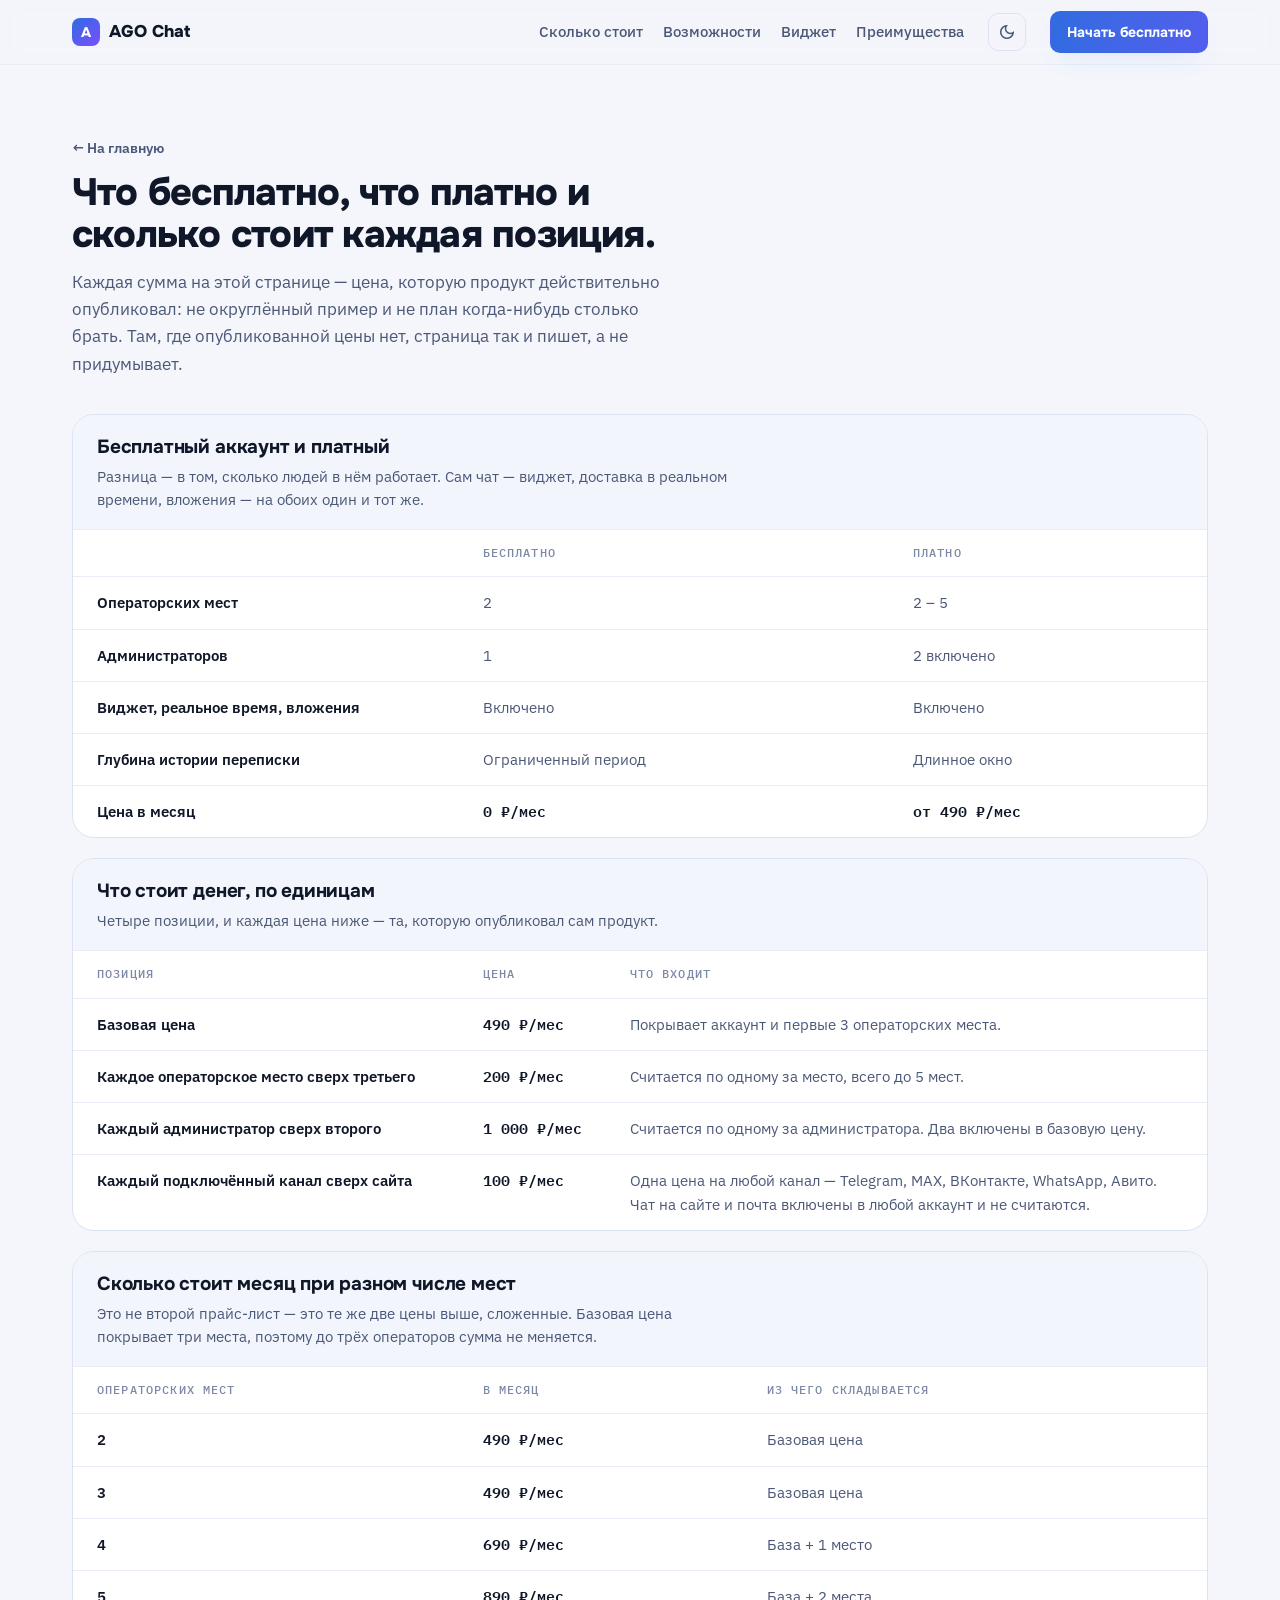
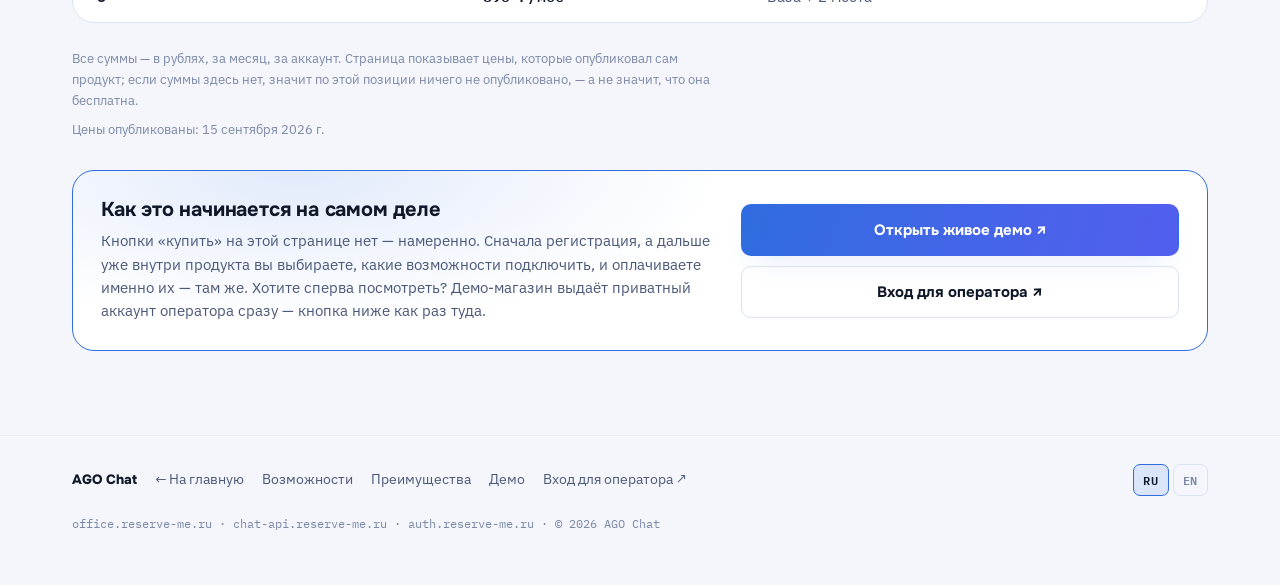
==== commit 02a7f41b: "fix(landing): the seat ladder comes back, with the column that makes it readable Reinstated at the a" ====
--- a/pricing.html
+++ b/pricing.html
@@ -144,6 +144,37 @@
         </div>
       </div>
 
+      <!-- 3. The same two prices, added up. Not a third source of numbers - the arithmetic is the
+              rule the product itself applies, done in the browser from the two figures above.
+
+              The third column is why this table can exist at all. Without it the first two rows read
+              as a mistake: the base price covers three seats, so "2 seats" and "3 seats" carry the
+              same figure and a reader sees either a typo or a shop charging two people for three.
+              Naming what each row is made of turns the repetition into the explanation. -->
+      <div class="price-table-wrap">
+        <div class="price-table-head">
+          <h3 data-i18n="pricingpage.ladder.title">Сколько стоит месяц при разном числе мест</h3>
+          <p data-i18n="pricingpage.ladder.body">Это не второй прайс-лист — это те же две цены выше, сложенные. Базовая цена покрывает три места, поэтому до трёх операторов сумма не меняется.</p>
+        </div>
+        <div class="price-table-scroll">
+          <table class="price-table">
+            <thead>
+              <tr>
+                <th data-i18n="pricingpage.ladder.col1">Операторских мест</th>
+                <th data-i18n="pricingpage.ladder.col2">В месяц</th>
+                <th data-i18n="pricingpage.ladder.col3">Из чего складывается</th>
+              </tr>
+            </thead>
+            <tbody>
+              <tr><th>2</th><td class="amount" data-price-seats="2"></td><td data-i18n="pricingpage.ladder.of2">Базовая цена</td></tr>
+              <tr><th>3</th><td class="amount" data-price-seats="3"></td><td data-i18n="pricingpage.ladder.of3">Базовая цена</td></tr>
+              <tr><th>4</th><td class="amount" data-price-seats="4"></td><td data-i18n="pricingpage.ladder.of4">База + 1 место</td></tr>
+              <tr><th>5</th><td class="amount" data-price-seats="5"></td><td data-i18n="pricingpage.ladder.of5">База + 2 места</td></tr>
+            </tbody>
+          </table>
+        </div>
+      </div>
+
       <p class="fineprint" data-i18n="pricingpage.fineprint">Все суммы — в рублях, за месяц, за аккаунт. Страница показывает цены, которые опубликовал сам продукт; если суммы здесь нет, значит по этой позиции ничего не опубликовано, — а не значит, что она бесплатна.</p>
       <!-- Hidden by `agoRenderPrices` when there is no snapshot to date. -->
       <p class="fineprint" style="margin-top:8px;" data-price-updated hidden></p>
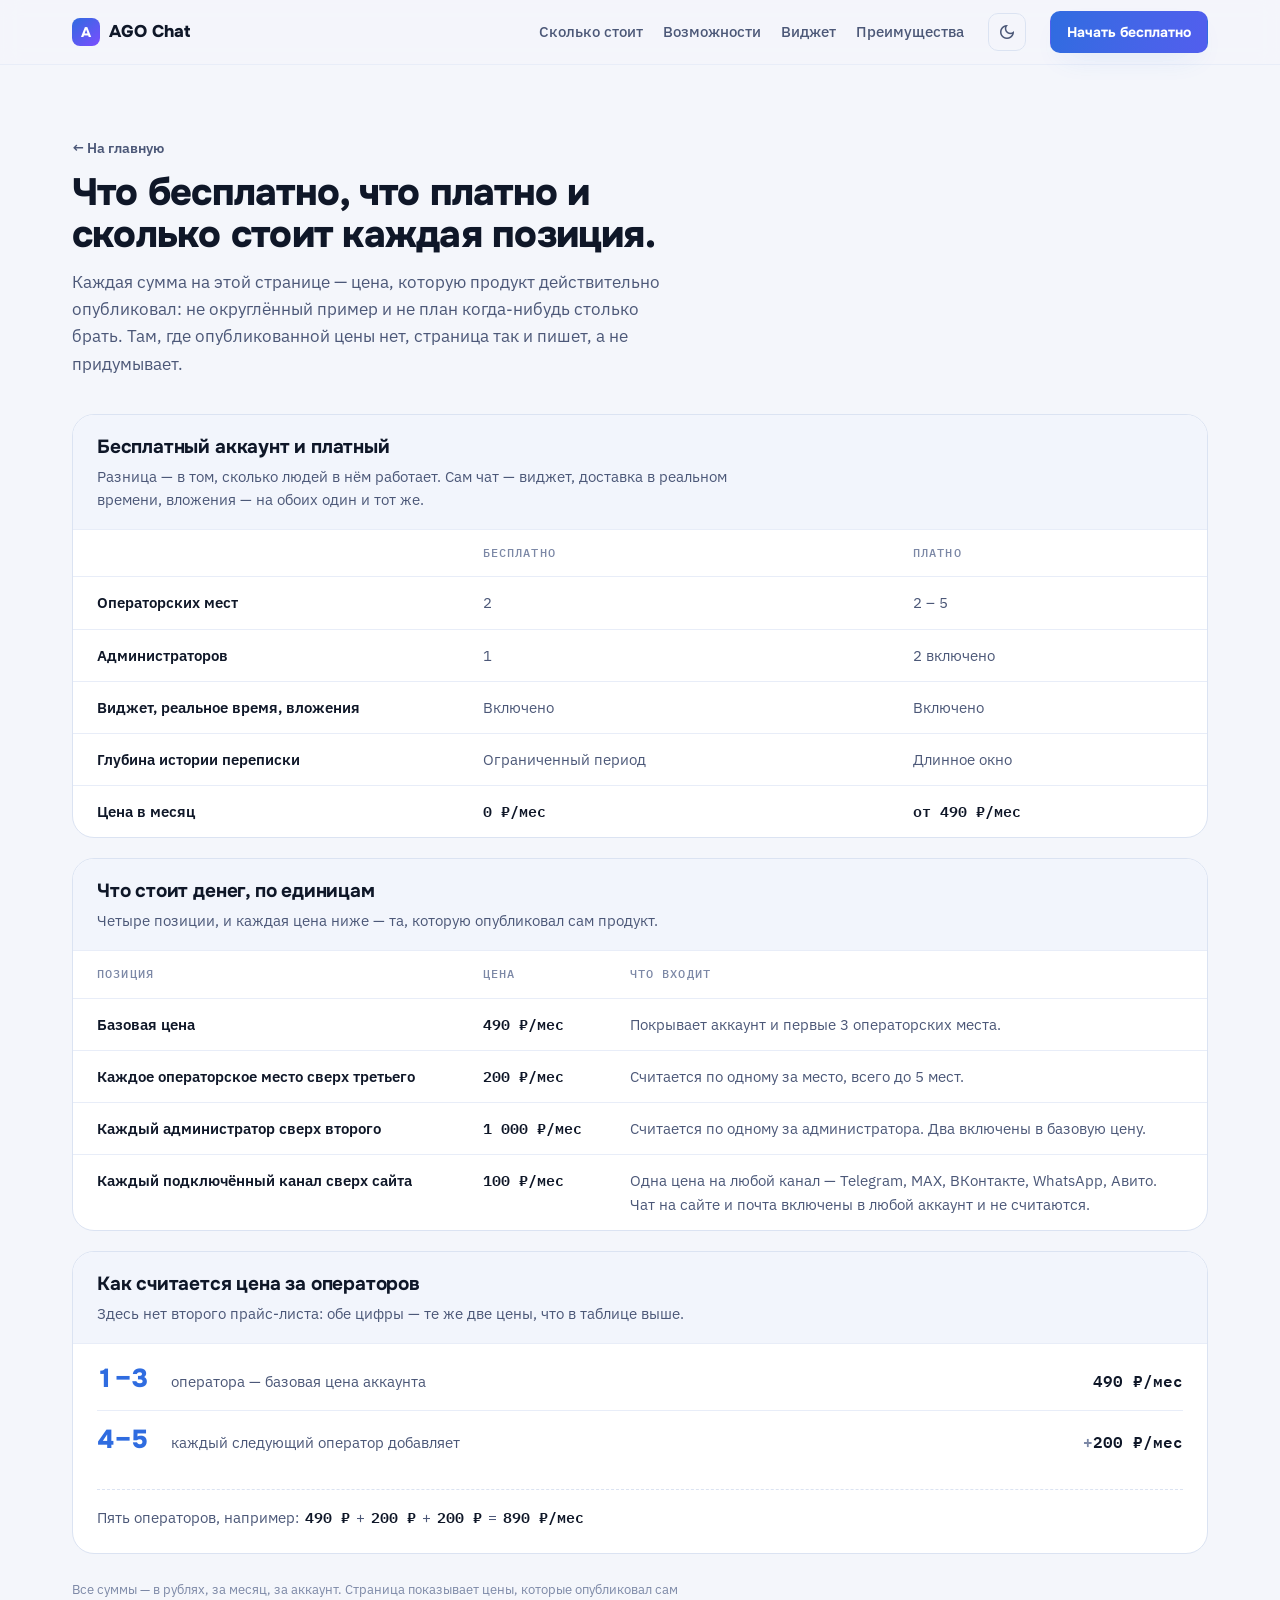
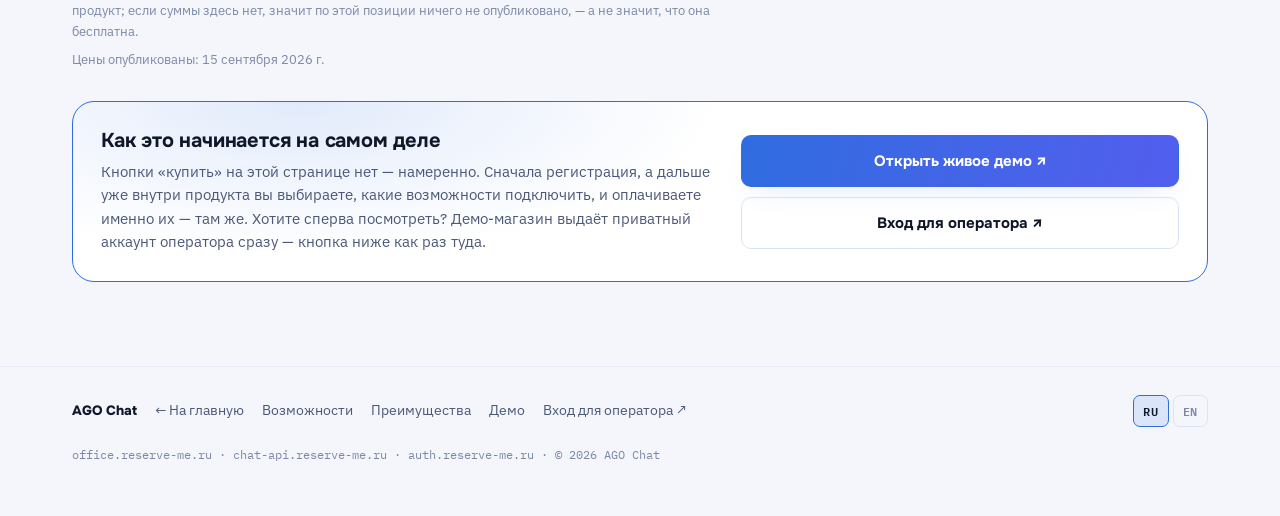
==== commit 9d68ff44: "fix(landing): the seat ladder becomes the rule it was a table of Third attempt at the same block, an" ====
--- a/pricing.html
+++ b/pricing.html
@@ -144,34 +144,36 @@
         </div>
       </div>
 
-      <!-- 3. The same two prices, added up. Not a third source of numbers - the arithmetic is the
-              rule the product itself applies, done in the browser from the two figures above.
-
-              The third column is why this table can exist at all. Without it the first two rows read
-              as a mistake: the base price covers three seats, so "2 seats" and "3 seats" carry the
-              same figure and a reader sees either a typo or a shop charging two people for three.
-              Naming what each row is made of turns the repetition into the explanation. -->
+      <!-- 3. The rule itself, not a table of its outputs. A four-row seat ladder stood here and
+              read as a mistake twice over: the base price covers three seats, so "2" and "3" carried
+              the same figure, and a reader saw either a typo or a shop charging two people for three.
+              Adding a "what it is made of" column fixed the misreading and left four rows restating
+              two numbers. This states the rule and shows one worked sum instead - same two published
+              prices, still read at runtime, nothing stored. The per-combination question the table
+              was really for belongs to the front page's calculator. -->
       <div class="price-table-wrap">
         <div class="price-table-head">
-          <h3 data-i18n="pricingpage.ladder.title">Сколько стоит месяц при разном числе мест</h3>
-          <p data-i18n="pricingpage.ladder.body">Это не второй прайс-лист — это те же две цены выше, сложенные. Базовая цена покрывает три места, поэтому до трёх операторов сумма не меняется.</p>
-        </div>
-        <div class="price-table-scroll">
-          <table class="price-table">
-            <thead>
-              <tr>
-                <th data-i18n="pricingpage.ladder.col1">Операторских мест</th>
-                <th data-i18n="pricingpage.ladder.col2">В месяц</th>
-                <th data-i18n="pricingpage.ladder.col3">Из чего складывается</th>
-              </tr>
-            </thead>
-            <tbody>
-              <tr><th>2</th><td class="amount" data-price-seats="2"></td><td data-i18n="pricingpage.ladder.of2">Базовая цена</td></tr>
-              <tr><th>3</th><td class="amount" data-price-seats="3"></td><td data-i18n="pricingpage.ladder.of3">Базовая цена</td></tr>
-              <tr><th>4</th><td class="amount" data-price-seats="4"></td><td data-i18n="pricingpage.ladder.of4">База + 1 место</td></tr>
-              <tr><th>5</th><td class="amount" data-price-seats="5"></td><td data-i18n="pricingpage.ladder.of5">База + 2 места</td></tr>
-            </tbody>
-          </table>
+          <h3 data-i18n="pricingpage.rule.title">Как считается цена за операторов</h3>
+          <p data-i18n="pricingpage.rule.body">Здесь нет второго прайс-листа: обе цифры — те же две цены, что в таблице выше.</p>
+        </div>
+        <div class="price-rule">
+          <div class="rule-line">
+            <span class="rule-n">1–3</span>
+            <span class="rule-what" data-i18n="pricingpage.rule.first">оператора — базовая цена аккаунта</span>
+            <span class="amount" data-price="seat-base" data-price-period></span>
+          </div>
+          <div class="rule-line">
+            <span class="rule-n">4–5</span>
+            <span class="rule-what" data-i18n="pricingpage.rule.next">каждый следующий оператор добавляет</span>
+            <span class="amount"><span class="rule-plus">+</span><span data-price="seat-extra" data-price-period></span></span>
+          </div>
+          <p class="rule-example">
+            <span data-i18n="pricingpage.rule.example">Пять операторов, например:</span>
+            <span class="amount" data-price="seat-base"></span> +
+            <span class="amount" data-price="seat-extra"></span> +
+            <span class="amount" data-price="seat-extra"></span> =
+            <span class="amount" data-price-seats="5"></span>
+          </p>
         </div>
       </div>
 
--- a/styles.css
+++ b/styles.css
@@ -304,3 +304,19 @@
 .price-path h3{font-size:20px;margin-bottom:8px;}
 .price-path p{font-size:14.5px;color:var(--ink-soft);}
 .price-path .ctas{display:flex;flex-direction:column;gap:10px;}
+
+/* The operator-price rule (pricing.html). Replaced a four-row ladder whose first two rows carried
+   the same figure - arithmetically correct, and read as a typo. Stating the rule and showing one
+   worked sum says the same thing without that trap, in a third of the vertical space. */
+.price-rule{padding:6px 24px 24px;}
+.rule-line{display:flex;align-items:baseline;gap:16px;padding:16px 0;border-bottom:1px solid var(--line-soft);}
+.rule-line:last-of-type{border-bottom:0;}
+.rule-n{flex:0 0 auto;min-width:3.6rem;font-family:'Onest',sans-serif;font-weight:800;font-size:26px;
+  line-height:1;color:var(--blue);font-variant-numeric:tabular-nums;}
+.rule-what{flex:1;color:var(--ink-soft);font-size:15px;}
+.rule-line .amount{flex:0 0 auto;font-family:'IBM Plex Mono',monospace;font-variant-numeric:tabular-nums;
+  font-weight:600;font-size:16px;white-space:nowrap;}
+.rule-plus{color:var(--ink-faint);}
+.rule-example{margin-top:18px;padding-top:16px;border-top:1px dashed var(--line);
+  font-size:14.5px;color:var(--ink-soft);display:flex;flex-wrap:wrap;align-items:baseline;gap:6px;}
+.rule-example .amount{font-family:'IBM Plex Mono',monospace;font-variant-numeric:tabular-nums;color:var(--ink);font-weight:600;}
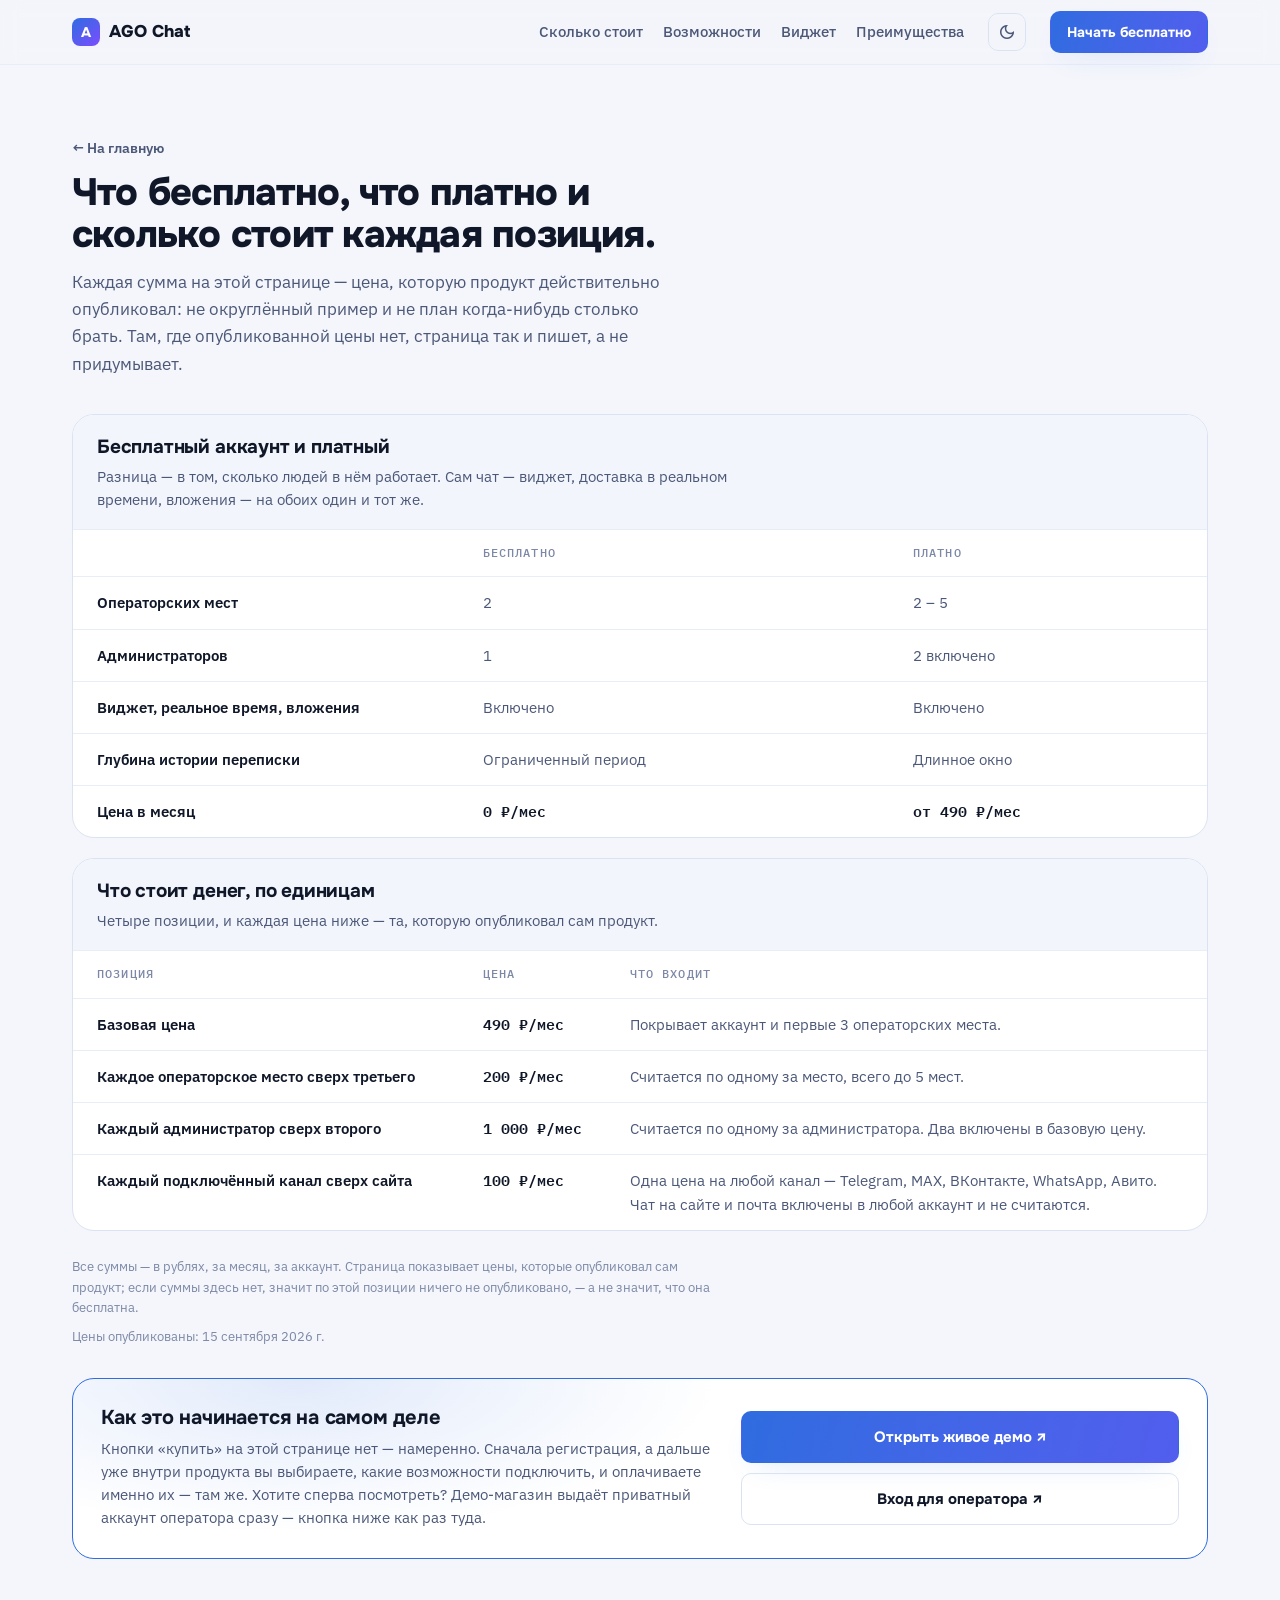
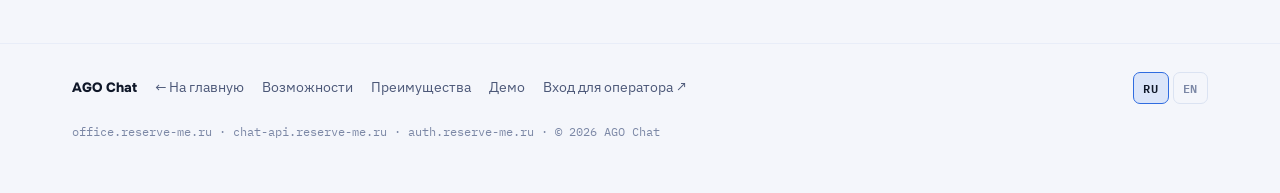
==== commit 88170a44: "fix(landing): drop the operator-price block, and say plainly what the calculator's controls are Thre" ====
--- a/pricing.html
+++ b/pricing.html
@@ -144,39 +144,6 @@
         </div>
       </div>
 
-      <!-- 3. The rule itself, not a table of its outputs. A four-row seat ladder stood here and
-              read as a mistake twice over: the base price covers three seats, so "2" and "3" carried
-              the same figure, and a reader saw either a typo or a shop charging two people for three.
-              Adding a "what it is made of" column fixed the misreading and left four rows restating
-              two numbers. This states the rule and shows one worked sum instead - same two published
-              prices, still read at runtime, nothing stored. The per-combination question the table
-              was really for belongs to the front page's calculator. -->
-      <div class="price-table-wrap">
-        <div class="price-table-head">
-          <h3 data-i18n="pricingpage.rule.title">Как считается цена за операторов</h3>
-          <p data-i18n="pricingpage.rule.body">Здесь нет второго прайс-листа: обе цифры — те же две цены, что в таблице выше.</p>
-        </div>
-        <div class="price-rule">
-          <div class="rule-line">
-            <span class="rule-n">1–3</span>
-            <span class="rule-what" data-i18n="pricingpage.rule.first">оператора — базовая цена аккаунта</span>
-            <span class="amount" data-price="seat-base" data-price-period></span>
-          </div>
-          <div class="rule-line">
-            <span class="rule-n">4–5</span>
-            <span class="rule-what" data-i18n="pricingpage.rule.next">каждый следующий оператор добавляет</span>
-            <span class="amount"><span class="rule-plus">+</span><span data-price="seat-extra" data-price-period></span></span>
-          </div>
-          <p class="rule-example">
-            <span data-i18n="pricingpage.rule.example">Пять операторов, например:</span>
-            <span class="amount" data-price="seat-base"></span> +
-            <span class="amount" data-price="seat-extra"></span> +
-            <span class="amount" data-price="seat-extra"></span> =
-            <span class="amount" data-price-seats="5"></span>
-          </p>
-        </div>
-      </div>
-
       <p class="fineprint" data-i18n="pricingpage.fineprint">Все суммы — в рублях, за месяц, за аккаунт. Страница показывает цены, которые опубликовал сам продукт; если суммы здесь нет, значит по этой позиции ничего не опубликовано, — а не значит, что она бесплатна.</p>
       <!-- Hidden by `agoRenderPrices` when there is no snapshot to date. -->
       <p class="fineprint" style="margin-top:8px;" data-price-updated hidden></p>
--- a/styles.css
+++ b/styles.css
@@ -178,6 +178,9 @@
    set at headline size as if it were one. */
 .total .amt.unpriced{font-size:16px;font-weight:600;color:var(--ink-soft);line-height:1.4;max-width:26ch;}
 .free-note{margin-top:10px;font-size:12.5px;color:var(--green);}
+.calc-link{display:inline-block;margin-top:12px;font-size:13px;color:var(--ink-soft);text-decoration:underline;
+  text-underline-offset:3px;text-decoration-color:var(--line);}
+.calc-link:hover{color:var(--blue);text-decoration-color:var(--blue);}
 
 /* sections */
 section{padding:72px 0;}
@@ -304,19 +307,3 @@
 .price-path h3{font-size:20px;margin-bottom:8px;}
 .price-path p{font-size:14.5px;color:var(--ink-soft);}
 .price-path .ctas{display:flex;flex-direction:column;gap:10px;}
-
-/* The operator-price rule (pricing.html). Replaced a four-row ladder whose first two rows carried
-   the same figure - arithmetically correct, and read as a typo. Stating the rule and showing one
-   worked sum says the same thing without that trap, in a third of the vertical space. */
-.price-rule{padding:6px 24px 24px;}
-.rule-line{display:flex;align-items:baseline;gap:16px;padding:16px 0;border-bottom:1px solid var(--line-soft);}
-.rule-line:last-of-type{border-bottom:0;}
-.rule-n{flex:0 0 auto;min-width:3.6rem;font-family:'Onest',sans-serif;font-weight:800;font-size:26px;
-  line-height:1;color:var(--blue);font-variant-numeric:tabular-nums;}
-.rule-what{flex:1;color:var(--ink-soft);font-size:15px;}
-.rule-line .amount{flex:0 0 auto;font-family:'IBM Plex Mono',monospace;font-variant-numeric:tabular-nums;
-  font-weight:600;font-size:16px;white-space:nowrap;}
-.rule-plus{color:var(--ink-faint);}
-.rule-example{margin-top:18px;padding-top:16px;border-top:1px dashed var(--line);
-  font-size:14.5px;color:var(--ink-soft);display:flex;flex-wrap:wrap;align-items:baseline;gap:6px;}
-.rule-example .amount{font-family:'IBM Plex Mono',monospace;font-variant-numeric:tabular-nums;color:var(--ink);font-weight:600;}
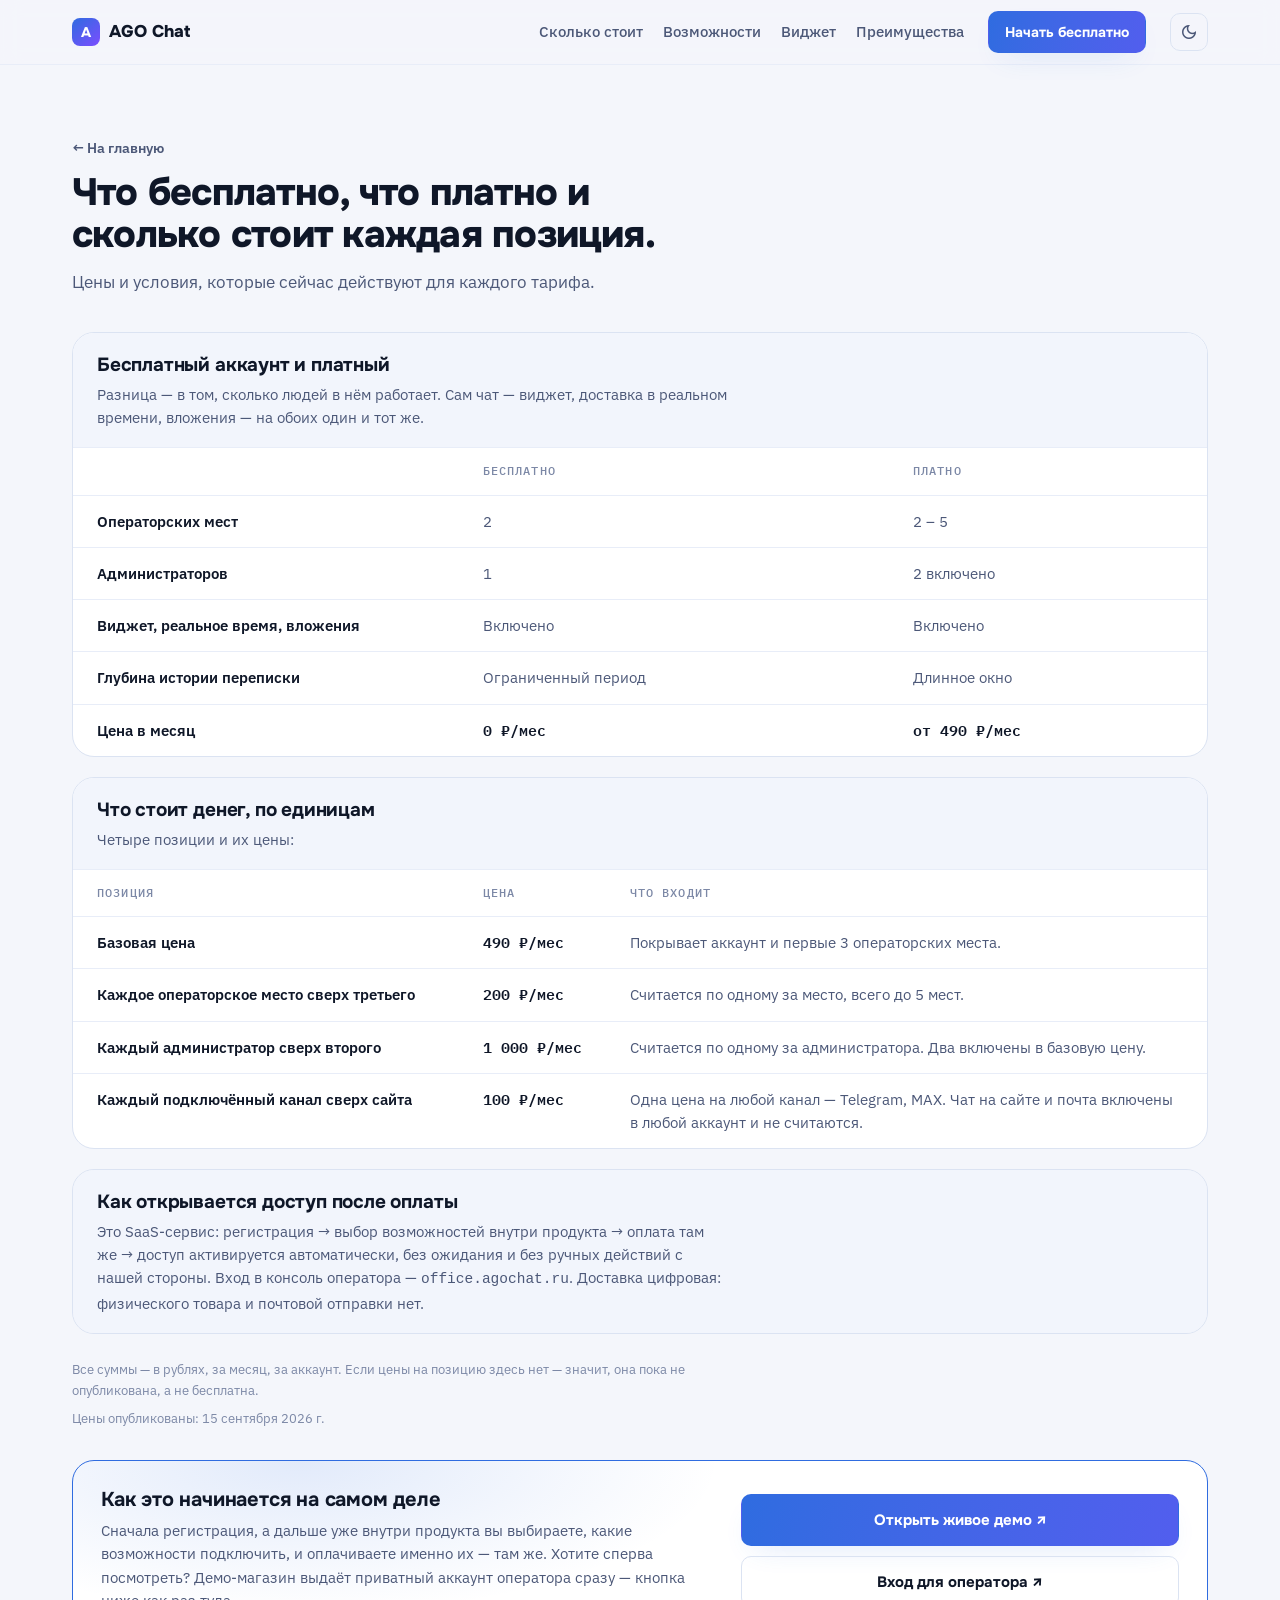
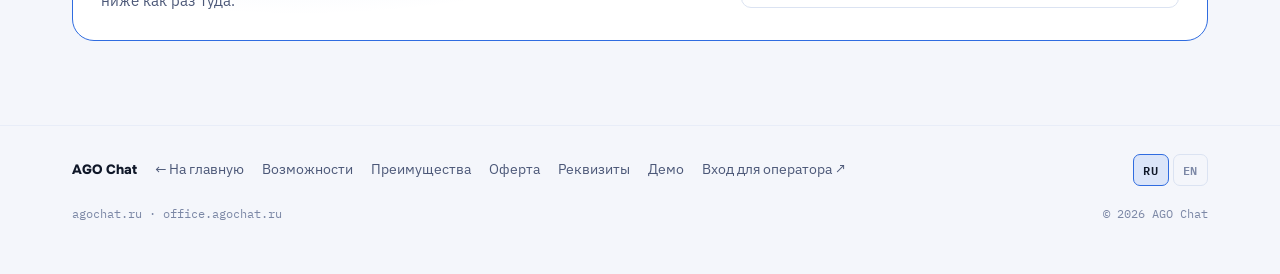
==== commit 86753bd8: "feat(26-270,13-09,13-10,13-11): agochat.ru landing — YooKassa onboarding, domain fix, UI polish Doma" ====
--- a/pricing.html
+++ b/pricing.html
@@ -25,6 +25,10 @@
      it. Both read the same snapshot through the same helper, so the two can never disagree. -->
 <header class="nav">
   <div class="wrap nav-row">
+    <!-- Mobile-only trigger for the drawer below; hidden on desktop (styles.css). -->
+    <button class="hamburger" type="button" id="menuToggle" aria-label="Открыть меню" aria-expanded="false" aria-controls="mobileDrawer">
+      <span class="ms" aria-hidden="true">menu</span>
+    </button>
     <a class="brand" href="index.html"><span class="g">A</span>AGO Chat</a>
     <nav class="nav-links">
       <a href="index.html#calc" data-i18n="nav.pricing">Сколько стоит</a>
@@ -32,12 +36,31 @@
       <a href="index.html#widget" data-i18n="nav.widget">Виджет</a>
       <a href="index.html#adv" data-i18n="nav.advantages">Преимущества</a>
     </nav>
+    <!-- Theme toggle now last in source order (nav-links' own `margin-left:auto` carries the whole
+         group - CTA then toggle - to the right edge), so it lands right-most on desktop. -->
+    <a class="btn btn-primary btn-sm nav-cta" href="index.html#calc" data-i18n="nav.cta">Начать бесплатно</a>
     <button class="theme-toggle" type="button" id="themeToggle" aria-label="Переключить тему" title="Переключить тему">
       <span class="ms" id="themeIcon" aria-hidden="true">dark_mode</span>
     </button>
-    <a class="btn btn-primary btn-sm" href="index.html#calc" data-i18n="nav.cta">Начать бесплатно</a>
   </div>
 </header>
+
+<!-- Mobile drawer - see index.html's own copy for the full reasoning; targets here match this
+     page's own header nav (index.html#... - this page is not the anchors' own document). -->
+<div class="drawer-backdrop" id="drawerBackdrop" hidden></div>
+<nav class="drawer" id="mobileDrawer" aria-label="Мобильное меню" aria-hidden="true">
+  <a class="drawer-link" href="index.html#calc" data-i18n="nav.pricing">Сколько стоит</a>
+  <a class="drawer-link" href="index.html#what" data-i18n="nav.features">Возможности</a>
+  <a class="drawer-link" href="index.html#widget" data-i18n="nav.widget">Виджет</a>
+  <a class="drawer-link" href="index.html#adv" data-i18n="nav.advantages">Преимущества</a>
+  <div class="drawer-divider"></div>
+  <a class="btn btn-primary drawer-cta" href="index.html#calc" data-i18n="nav.cta">Начать бесплатно</a>
+  <div class="drawer-divider"></div>
+  <button class="drawer-theme-row" type="button" id="drawerThemeToggle">
+    <span class="ms" id="drawerThemeIcon" aria-hidden="true">dark_mode</span>
+    <span id="drawerThemeLabel">Тёмная тема</span>
+  </button>
+</nav>
 
 <main id="top">
 
@@ -46,7 +69,7 @@
       <div class="head" style="max-width:72ch;">
         <a class="back-link" href="index.html" data-i18n="pricingpage.back">← На главную</a>
         <h2 data-i18n="pricingpage.title">Что бесплатно, что платно и сколько стоит каждая позиция.</h2>
-        <p class="lede page-lede" data-i18n="pricingpage.lede">Каждая сумма на этой странице — цена, которую продукт действительно опубликовал: не округлённый пример и не план когда-нибудь столько брать. Там, где опубликованной цены нет, страница так и пишет, а не придумывает.</p>
+        <p class="lede page-lede" data-i18n="pricingpage.lede">Цены и условия, которые сейчас действуют для каждого тарифа.</p>
       </div>
 
       <!-- 1. The only difference that actually decides anything: how many people can work in it. -->
@@ -102,7 +125,7 @@
       <div class="price-table-wrap">
         <div class="price-table-head">
           <h3 data-i18n="pricingpage.units.title">Что стоит денег, по единицам</h3>
-          <p data-i18n="pricingpage.units.body">Четыре позиции, и каждая цена ниже — та, которую опубликовал сам продукт.</p>
+          <p data-i18n="pricingpage.units.body">Четыре позиции и их цены:</p>
         </div>
         <div class="price-table-scroll">
           <table class="price-table">
@@ -137,14 +160,24 @@
               <tr>
                 <th data-i18n="pricingpage.units.channel">Каждый подключённый канал сверх сайта</th>
                 <td class="amount" data-price="channel-addon" data-price-period></td>
-                <td data-i18n="pricingpage.units.channel.note">Одна цена на любой канал — Telegram, MAX, ВКонтакте, WhatsApp, Авито. Чат на сайте и почта включены в любой аккаунт и не считаются.</td>
+                <td data-i18n="pricingpage.units.channel.note">Одна цена на любой канал — Telegram, MAX. Чат на сайте и почта включены в любой аккаунт и не считаются.</td>
               </tr>
             </tbody>
           </table>
         </div>
       </div>
 
-      <p class="fineprint" data-i18n="pricingpage.fineprint">Все суммы — в рублях, за месяц, за аккаунт. Страница показывает цены, которые опубликовал сам продукт; если суммы здесь нет, значит по этой позиции ничего не опубликовано, — а не значит, что она бесплатна.</p>
+      <!-- `13-09`: the "how do I actually get access" block a YooKassa self-payment review checks
+           for - the digital-delivery equivalent of a shipping-methods section, since there is no
+           physical delivery to describe. -->
+      <div class="price-table-wrap">
+        <div class="price-table-head" style="border-bottom:none;">
+          <h3 data-i18n="pricingpage.access.title">Как открывается доступ после оплаты</h3>
+          <p data-i18n-html="pricingpage.access.body">Это SaaS-сервис: регистрация → выбор возможностей внутри продукта → оплата там же → доступ активируется автоматически, без ожидания и без ручных действий с нашей стороны. Вход в консоль оператора — <code>office.agochat.ru</code>. Доставка цифровая: физического товара и почтовой отправки нет.</p>
+        </div>
+      </div>
+
+      <p class="fineprint" data-i18n="pricingpage.fineprint">Все суммы — в рублях, за месяц, за аккаунт. Если цены на позицию здесь нет — значит, она пока не опубликована, а не бесплатна.</p>
       <!-- Hidden by `agoRenderPrices` when there is no snapshot to date. -->
       <p class="fineprint" style="margin-top:8px;" data-price-updated hidden></p>
 
@@ -154,11 +187,11 @@
       <div class="price-path">
         <div>
           <h3 data-i18n="pricing.path.title">Как это начинается на самом деле</h3>
-          <p data-i18n="pricing.path.body">Кнопки «купить» на этой странице нет — намеренно. Сначала регистрация, а дальше уже внутри продукта вы выбираете, какие возможности подключить, и оплачиваете именно их — там же. Хотите сперва посмотреть? Демо-магазин выдаёт приватный аккаунт оператора сразу — кнопка ниже как раз туда.</p>
+          <p data-i18n="pricing.path.body">Сначала регистрация, а дальше уже внутри продукта вы выбираете, какие возможности подключить, и оплачиваете именно их — там же. Хотите сперва посмотреть? Демо-магазин выдаёт приватный аккаунт оператора сразу — кнопка ниже как раз туда.</p>
         </div>
         <div class="ctas">
-          <a class="btn btn-primary" href="https://demo-shop1.reserve-me.ru" target="_blank" rel="noopener" data-i18n="pricing.cta.demo">Открыть живое демо ↗</a>
-          <a class="btn btn-ghost" href="https://office.reserve-me.ru" target="_blank" rel="noopener" data-i18n="footer.login">Вход для оператора ↗</a>
+          <a class="btn btn-primary" href="https://demo-shop1.agochat.ru" target="_blank" rel="noopener" data-i18n="pricing.cta.demo">Открыть живое демо ↗</a>
+          <a class="btn btn-ghost" href="https://office.agochat.ru" target="_blank" rel="noopener" data-i18n="footer.login">Вход для оператора ↗</a>
         </div>
       </div>
     </div>
@@ -172,13 +205,15 @@
     <a href="index.html" data-i18n="pricingpage.back">← На главную</a>
     <a href="index.html#what" data-i18n="nav.features">Возможности</a>
     <a href="index.html#adv" data-i18n="nav.advantages">Преимущества</a>
-    <a href="https://demo-shop1.reserve-me.ru" target="_blank" rel="noopener" data-i18n="home.foot.demo">Демо</a>
-    <a href="https://office.reserve-me.ru" target="_blank" rel="noopener" data-i18n="footer.login">Вход для оператора ↗</a>
+    <a href="legal/offer.html">Оферта</a>
+    <a href="legal/requisites.html">Реквизиты</a>
+    <a href="https://demo-shop1.agochat.ru" target="_blank" rel="noopener" data-i18n="home.foot.demo">Демо</a>
+    <a href="https://office.agochat.ru" target="_blank" rel="noopener" data-i18n="footer.login">Вход для оператора ↗</a>
     <span class="lang-switch" role="group" aria-label="Language">
       <button type="button" id="lang-ru" onclick="agoSetLang('ru')">RU</button>
       <button type="button" id="lang-en" onclick="agoSetLang('en')">EN</button>
     </span>
-    <span class="foot-hosts">office.reserve-me.ru · chat-api.reserve-me.ru · auth.reserve-me.ru · <span data-i18n="footer.copy">© 2026 AGO Chat</span></span>
+    <span class="foot-hosts"><span>agochat.ru · office.agochat.ru</span><span data-i18n="footer.copy">© 2026 AGO Chat</span></span>
   </div>
 </footer>
 
--- a/styles.css
+++ b/styles.css
@@ -125,10 +125,64 @@
 .nav-row{display:flex;align-items:center;gap:24px;height:64px;}
 .brand{display:flex;align-items:center;gap:9px;text-decoration:none;font-family:'Onest',sans-serif;font-weight:800;font-size:17px;}
 .brand .g{width:28px;height:28px;border-radius:8px;background:linear-gradient(140deg,var(--blue),var(--violet));display:grid;place-items:center;color:#fff;font-size:14px;}
+/* `nav-links` carries the group's own right-push: everything from here on (the CTA, then the theme
+   toggle last) rides its `margin-left:auto` to the far edge, while `.brand` stays pinned left - so the
+   theme toggle ends up right-most simply by being the last item in source order, no rule of its own. */
 .nav-links{display:flex;gap:20px;margin-left:auto;font-size:14.5px;font-weight:500;}
 .nav-links a{text-decoration:none;color:var(--ink-soft);}
 .nav-links a:hover{color:var(--ink);}
-@media(max-width:900px){.nav-links{display:none;}.theme-toggle{margin-left:auto;}}
+
+/* The hamburger - hidden on desktop, the drawer's own trigger under the breakpoint below. Same
+   38px/10px/var(--line) box `.theme-toggle` already uses, so the two read as one family of header
+   icon-buttons rather than two different vocabularies. */
+.hamburger{display:none;align-items:center;justify-content:center;width:38px;height:38px;flex:0 0 auto;
+  border:1px solid var(--line);border-radius:10px;background:transparent;color:var(--ink-soft);cursor:pointer;
+  transition:border-color .16s,color .16s,background .16s;}
+.hamburger:hover{border-color:var(--blue);color:var(--ink);}
+.hamburger .ms{font-size:22px;}
+
+@media(max-width:900px){
+  .hamburger{display:flex;}
+  /* The inline nav links, the header CTA and the header theme toggle all move into the drawer below
+     on mobile rather than sitting alongside a hamburger that would just duplicate them. */
+  .nav-links{display:none;}
+  .nav-cta{display:none;}
+  .theme-toggle{display:none;}
+}
+
+/* ------------------------------------------------------------------ *
+ * Mobile menu: a left-sliding drawer, the mobile equivalent of the    *
+ * desktop nav-links + CTA + theme toggle. Markup and behaviour live   *
+ * per page (i18n.js wires the open/close/theme behaviour once, shared*
+ * by all four pages) because the nav targets differ by page - `#calc`*
+ * on index.html vs `index.html#calc` on pricing.html vs              *
+ * `/index.html#calc` on the two nested legal pages.                  *
+ * ------------------------------------------------------------------ */
+.drawer-backdrop{position:fixed;inset:0;z-index:40;background:rgba(6,10,20,.55);
+  opacity:0;pointer-events:none;transition:opacity .22s ease;}
+.drawer-backdrop.is-open{opacity:1;pointer-events:auto;}
+.drawer-backdrop[hidden]{display:none;}
+
+.drawer{position:fixed;top:0;left:0;bottom:0;z-index:41;width:min(84vw,320px);
+  background:var(--bg-2);border-right:1px solid var(--line);box-shadow:24px 0 60px -30px #000;
+  display:flex;flex-direction:column;gap:4px;padding:20px 16px;overflow-y:auto;
+  transform:translateX(-100%);transition:transform .26s cubic-bezier(.32,.72,0,1);}
+.drawer.is-open{transform:translateX(0);}
+@media(prefers-reduced-motion:reduce){.drawer{transition:none;}.drawer-backdrop{transition:none;}}
+/* Belt and braces: even if a stray `.is-open` class survived a resize back past the breakpoint, the
+   drawer and its backdrop must never render on desktop. */
+@media(min-width:901px){.drawer,.drawer-backdrop{display:none!important;}}
+
+.drawer-link{display:block;padding:13px 12px;border-radius:10px;font-size:15.5px;font-weight:600;
+  color:var(--ink-soft);text-decoration:none;}
+.drawer-link:hover,.drawer-link:focus-visible{color:var(--ink);background:var(--panel-2);}
+.drawer-divider{height:1px;background:var(--line-soft);margin:10px 2px;flex:0 0 auto;}
+.drawer-cta{width:100%;margin:2px 0;}
+.drawer-theme-row{display:flex;align-items:center;gap:11px;width:100%;padding:12px;border:none;border-radius:10px;
+  background:transparent;color:var(--ink-soft);font-family:inherit;font-size:15px;font-weight:600;
+  text-align:left;cursor:pointer;}
+.drawer-theme-row:hover,.drawer-theme-row:focus-visible{color:var(--ink);background:var(--panel-2);}
+.drawer-theme-row .ms{font-size:19px;}
 
 /* hero */
 .hero{padding:70px 0 54px;position:relative;overflow:hidden;}
@@ -152,18 +206,29 @@
 .ctl-label{display:flex;justify-content:space-between;align-items:baseline;font-size:14px;font-weight:600;margin-bottom:9px;gap:12px;}
 .ctl-label .val{font-family:'IBM Plex Mono',monospace;color:var(--blue);font-size:14px;}
 input[type=range]{width:100%;accent-color:var(--blue);height:22px;}
-.chgrid{display:grid;grid-template-columns:repeat(3,1fr);gap:8px;}
-@media(max-width:420px){.chgrid{grid-template-columns:repeat(2,1fr);}}
+/* Two channel buttons now (batch 2 dropped three from the set entirely, not merely hidden them - see
+   home.calc.soon for where they are still named), so a two-column grid rather than the three-column
+   one built for five. */
+.chgrid{display:grid;grid-template-columns:repeat(2,1fr);gap:8px;}
 .chbtn{display:flex;align-items:center;gap:7px;border:1px solid var(--line);background:transparent;color:var(--ink-soft);
   border-radius:9px;padding:9px 10px;font-size:13px;font-weight:600;cursor:pointer;font-family:inherit;text-align:left;transition:.15s;}
-/* Brand marks, not logos: drawn here rather than loaded, and deliberately generic enough not to
-   pass as an official asset. Replacing them with each brand's own SVG is a licensing question as
-   much as a design one. */
+/* `25-171`: the five channels' real brand icon files, byte-identical to the ones `25-172` shipped
+   into ago-widget's own channel switcher - copied in under `icons/`, never redrawn or recolored here.
+   A channel not yet toggled on stays desaturated via `filter:grayscale`, the same dim/highlight the
+   old hand-drawn placeholders used, so an unselected real logo doesn't read as more "official" than a
+   selected one. */
 .chbtn .mk{flex:0 0 auto;width:18px;height:18px;border-radius:5px;display:grid;place-items:center;
-  color:#fff;font-size:9px;font-weight:800;line-height:1;letter-spacing:-.02em;
   filter:grayscale(1);opacity:.55;transition:filter .15s,opacity .15s;}
 .chbtn .mk.round{border-radius:50%;}
-.chbtn .mk svg{width:12px;height:12px;}
+.chbtn .mk img{width:100%;height:100%;display:block;}
+/* MAX's native art is a rounded square (`rect ry="249.681"` on a 1000x1000 viewBox) - the other four
+   already render as full circles from their own path data, so MAX alone needs this crop (identical
+   technique to ago-widget's `25-172`). */
+.chbtn .mk img.mk-crop{clip-path:circle(50% at 50% 50%);}
+/* Avito's four colored circles don't fill a circular bounding box the way the other marks do - sized
+   down within the existing badge rather than stretched edge-to-edge, so it doesn't read as oversized
+   next to its neighbors. */
+.chbtn .mk img.mk-compact{width:76%;height:76%;}
 .chbtn[aria-pressed="true"]{border-color:var(--blue);color:var(--ink);background:color-mix(in srgb,var(--blue) 12%,transparent);}
 .chbtn[aria-pressed="true"] .mk{filter:none;opacity:1;}
 .calc-note{margin-top:10px;font-size:12.5px;color:var(--ink-faint);}
@@ -196,38 +261,65 @@
 .cap p{font-size:14px;color:var(--ink-soft);}
 
 /* widget */
-.demo-split{display:grid;grid-template-columns:.95fr 1.05fr;gap:44px;align-items:center;}
+.demo-split{display:grid;grid-template-columns:.95fr 1.05fr;gap:44px;align-items:center;min-width:0;}
 @media(max-width:960px){.demo-split{grid-template-columns:1fr;gap:32px;}}
-.screen{background:linear-gradient(160deg,var(--panel-2),var(--bg-2));border:1px solid var(--line);border-radius:var(--r-lg);padding:30px 26px 26px;display:flex;flex-direction:column;align-items:center;gap:18px;}
+/* No card chrome (no border, no background, no side padding) - just the phone example on the page.
+   `min-width:0` is the actual fix for the mobile overflow this used to cause: `.screen` is a grid item
+   of `.demo-split`, and a grid/flex item's default `min-width:auto` refuses to shrink narrower than its
+   content's own intrinsic width regardless of `max-width` set anywhere inside it - which is what let
+   `.ago-root` (22rem, with `max-width:100%`) force a horizontal scrollbar at 360-390px even though its
+   own `max-width` said it should never need to. */
+.screen{display:flex;flex-direction:column;align-items:center;gap:18px;min-width:0;}
 .screen-tag{font-family:'IBM Plex Mono',monospace;font-size:11px;letter-spacing:.09em;text-transform:uppercase;color:var(--ink-faint);text-align:center;max-width:36ch;line-height:1.55;}
 
 /* The widget below is the real one: class names, sizes, colours and icon paths come from
    ago-widget's own src/ui/styles.ts and src/ui/widget.ts, not redrawn by eye. Keeping the two in
    step matters more than it looks - a picture of a product that does not match the product is the
    kind of thing a visitor notices the moment they open the demo. */
-.ago-root{width:22rem;max-width:100%;font-family:system-ui,-apple-system,"Segoe UI",sans-serif;font-size:16px;line-height:1.4;color:#1a1a1a;}
+/* `--ago-accent` and the gradient expression that reads it below are copied verbatim from
+   ago-widget's own src/ui/styles.css (`.ago-toggle`/`.ago-header`/`.ago-message--visitor`/etc there) -
+   not redrawn or approximated, for the same reason the widget markup itself was copied rather than
+   redesigned: a picture of the product that does not match the product is the kind of thing a visitor
+   notices the moment they open the real thing. #2C3E50 is golyakov.net's own tenant colour, the grey
+   the real widget is actually configured with today, not an invented "brand grey". */
+.ago-root{--ago-accent:#2C3E50;width:22rem;max-width:100%;min-width:0;font-family:system-ui,-apple-system,"Segoe UI",sans-serif;font-size:16px;line-height:1.4;color:#1a1a1a;}
 .ago-panel{display:flex;flex-direction:column;background:#fff;border-radius:.75rem;box-shadow:0 .5rem 2rem rgba(0,0,0,.3);overflow:hidden;}
-.ago-header{display:flex;align-items:center;justify-content:space-between;padding:.75rem 1rem;background:#2f6fed;color:#fff;}
+.ago-header{display:flex;align-items:center;justify-content:space-between;padding:.75rem 1rem;
+  background:radial-gradient(140% 140% at 100% 0%,color-mix(in srgb,var(--ago-accent) 65%,white 25%),transparent 60%),color-mix(in srgb,var(--ago-accent) 82%,black);
+  color:#fff;}
 .ago-header h1{font-family:inherit;font-size:1rem;font-weight:600;line-height:1.4;letter-spacing:0;margin:0;}
 .ago-close{display:flex;background:transparent;border:none;color:#fff;font-size:1.25rem;line-height:1;padding:.25rem;}
 .ago-messages{flex:1;padding:.75rem;display:flex;flex-direction:column;gap:.5rem;}
 .ago-message{max-width:85%;padding:.5rem .75rem;border-radius:.75rem;}
-.ago-message--visitor{align-self:flex-end;background:#2f6fed;color:#fff;border-bottom-right-radius:.125rem;}
+.ago-message--visitor{align-self:flex-end;
+  background:radial-gradient(140% 140% at 100% 0%,color-mix(in srgb,var(--ago-accent) 65%,white 25%),transparent 60%),color-mix(in srgb,var(--ago-accent) 82%,black);
+  color:#fff;border-bottom-right-radius:.125rem;}
 .ago-message--operator{align-self:flex-start;background:#f0f1f4;color:#1a1a1a;border-bottom-left-radius:.125rem;}
 .ago-attachment-link{display:flex;align-items:center;gap:.25rem;margin-top:.375rem;color:#fff;text-decoration:underline;font-size:.875rem;}
 .ago-primitive{margin-top:.5rem;display:flex;flex-direction:column;gap:.5rem;}
 .ago-primitive-title{font-weight:600;}
 .ago-primitive-choices{display:flex;flex-direction:column;gap:.375rem;}
-.ago-primitive-choice{border:1px solid #2f6fed;border-radius:.5rem;background:transparent;color:inherit;font:inherit;text-align:left;padding:.5rem .75rem;}
-.ago-module-chip{align-self:flex-end;margin:0 .75rem .5rem;border:none;border-radius:.5rem;background:#2f6fed;color:#fff;font:inherit;font-weight:600;padding:.5rem 1rem;}
+.ago-primitive-choice{border:1px solid var(--ago-accent);border-radius:.5rem;background:transparent;color:inherit;font:inherit;text-align:left;padding:.5rem .75rem;}
+.ago-module-chip{align-self:flex-end;margin:0 .75rem .5rem;border:none;border-radius:.5rem;
+  background:radial-gradient(140% 140% at 100% 0%,color-mix(in srgb,var(--ago-accent) 65%,white 25%),transparent 60%),color-mix(in srgb,var(--ago-accent) 82%,black);
+  color:#fff;font:inherit;font-weight:600;padding:.5rem 1rem;}
 .ago-composer{display:flex;flex-direction:column;gap:.5rem;padding:.75rem;border-top:.0625rem solid #e5e7eb;}
 .ago-composer-row{display:flex;align-items:flex-end;gap:.5rem;}
 .ago-input{flex:1;border:.0625rem solid #d1d5db;border-radius:.5rem;padding:.5rem .625rem;font:inherit;min-height:5.5rem;color:#9ca3af;}
-.ago-send{flex-shrink:0;display:flex;align-items:center;justify-content:center;width:2.25rem;height:2.25rem;border:none;border-radius:50%;background:#2f6fed;color:#fff;font-size:1rem;line-height:1;}
+.ago-send{flex-shrink:0;display:flex;align-items:center;justify-content:center;width:2.25rem;height:2.25rem;border:none;border-radius:50%;
+  background:radial-gradient(140% 140% at 100% 0%,color-mix(in srgb,var(--ago-accent) 65%,white 25%),transparent 60%),color-mix(in srgb,var(--ago-accent) 82%,black);
+  color:#fff;font-size:1rem;line-height:1;}
 .ago-composer-controls{display:flex;align-items:center;gap:.5rem;}
 .ago-attach,.ago-emoji,.ago-save{display:flex;align-items:center;justify-content:center;width:2rem;height:2rem;border:none;background:transparent;color:#1a1a1a;font-size:1.25rem;line-height:1;}
 .ago-launcher-row{display:flex;justify-content:flex-end;margin-top:1rem;}
-.ago-toggle{position:relative;display:flex;align-items:center;justify-content:center;width:3.5rem;height:3.5rem;border-radius:50%;border:none;background:#2f6fed;color:#fff;font-size:1.5rem;box-shadow:0 .25rem .75rem rgba(0,0,0,.25);}
+.ago-toggle{position:relative;display:flex;align-items:center;justify-content:center;width:3.5rem;height:3.5rem;border-radius:50%;border:none;
+  background:radial-gradient(140% 140% at 100% 0%,color-mix(in srgb,var(--ago-accent) 65%,white 25%),transparent 60%),color-mix(in srgb,var(--ago-accent) 82%,black);
+  color:#fff;font-size:1.5rem;box-shadow:0 .25rem .75rem rgba(0,0,0,.25);}
+/* Copied verbatim from ago-widget's own src/ui/styles.css: chat_bubble's tail sits outside its own
+   visual body, so flex-centering the icon inside `.ago-toggle` (bbox-centering) still reads a hair
+   too high - this is the identical optical nudge the real widget's launcher needs for the identical
+   reason, not something this mock's own layout got wrong. */
+.ago-toggle svg{transform:translateY(.125rem);}
 .ago-unread-badge{position:absolute;top:-.1875rem;right:-.1875rem;min-width:1.25rem;height:1.25rem;padding:0 .25rem;border-radius:999px;background:#e5372e;color:#fff;font-size:.6875rem;font-weight:700;line-height:1.25rem;text-align:center;box-shadow:0 0 0 .125rem #fff;}
 
 .ticks{list-style:none;margin:20px 0 0;padding:0;display:flex;flex-direction:column;gap:11px;font-size:14.5px;}
@@ -235,6 +327,11 @@
 .ticks .mk{flex:0 0 auto;width:20px;height:20px;border-radius:6px;display:grid;place-items:center;margin-top:1px;
   background:color-mix(in srgb,var(--blue) 15%,transparent);color:var(--blue);}
 .ticks .mk .ms{font-size:14px;}
+
+/* mobile apps - a compact section between the widget demo and the advantages grid: one real download
+   (Android) and one honest "not yet" (iOS), not two buttons dressed the same. */
+.apps-row{display:flex;align-items:center;gap:18px;flex-wrap:wrap;margin-top:8px;}
+.apps-soon{font-size:14px;}
 
 /* advantages */
 .adv{background:var(--panel);border:1px solid var(--line);border-radius:var(--r-lg);padding:30px;}
@@ -266,7 +363,13 @@
 .foot-row a{color:var(--ink-soft);text-decoration:none;}
 .foot-row a:hover{color:var(--ink);}
 .foot-brand{font-family:'Onest',sans-serif;font-weight:800;color:var(--ink);}
-.foot-hosts{width:100%;font-family:'IBM Plex Mono',monospace;font-size:12px;color:var(--ink-faint);}
+/* Two sites left, copyright right, one row - `display:flex` rather than the plain inline text this
+   used to be, now that the line no longer also carries the ИНН and the two API/auth hostnames (those
+   moved out: the ИНН duplication was dropped once every page linked "Реквизиты", and the two internal
+   hostnames were never something a visitor needed to read). `flex-wrap` keeps it from overflowing a
+   narrow viewport instead of forcing a horizontal scroll. */
+.foot-hosts{width:100%;display:flex;justify-content:space-between;gap:12px;flex-wrap:wrap;
+  font-family:'IBM Plex Mono',monospace;font-size:12px;color:var(--ink-faint);}
 .lang-switch{display:inline-flex;gap:4px;margin-left:auto;}
 .lang-switch button{border:1px solid var(--line);background:transparent;color:var(--ink-faint);
   font-family:'IBM Plex Mono',monospace;font-size:11.5px;font-weight:600;letter-spacing:.06em;
@@ -307,3 +410,24 @@
 .price-path h3{font-size:20px;margin-bottom:8px;}
 .price-path p{font-size:14.5px;color:var(--ink-soft);}
 .price-path .ctas{display:flex;flex-direction:column;gap:10px;}
+
+/* ------------------------------------------------------------------ *
+ * Legal pages (legal/offer.html, legal/requisites.html) - same tokens,*
+ * one addition: long-form clause text needs a narrower measure and a  *
+ * plainer rhythm than the marketing sections above, so numbered       *
+ * clauses read as a document rather than as more of the front page.   *
+ * ------------------------------------------------------------------ */
+.legal-doc{max-width:74ch;display:flex;flex-direction:column;gap:30px;}
+.legal-doc h2{font-size:21px;margin-bottom:12px;}
+.legal-doc p{color:var(--ink-soft);font-size:15px;margin:0 0 10px;}
+.legal-doc p:last-child{margin-bottom:0;}
+.legal-doc p strong{color:var(--ink);}
+.legal-doc ul{color:var(--ink-soft);font-size:15px;margin:0 0 10px;padding-left:22px;display:flex;flex-direction:column;gap:6px;}
+.legal-meta{font-family:'IBM Plex Mono',monospace;font-size:12.5px;color:var(--ink-faint);}
+
+/* The requisites page's one component: a definition list of fixed facts, not prose. */
+.legal-card{background:var(--panel);border:1px solid var(--line);border-radius:var(--r-lg);padding:28px 30px;}
+.legal-card dl{margin:0;display:grid;grid-template-columns:200px 1fr;gap:16px 20px;}
+.legal-card dt{font-weight:600;color:var(--ink);font-size:14px;}
+.legal-card dd{margin:0;color:var(--ink-soft);font-size:15px;}
+@media(max-width:600px){.legal-card dl{grid-template-columns:1fr;gap:2px 0;}.legal-card dt{margin-top:14px;}.legal-card dt:first-child{margin-top:0;}}
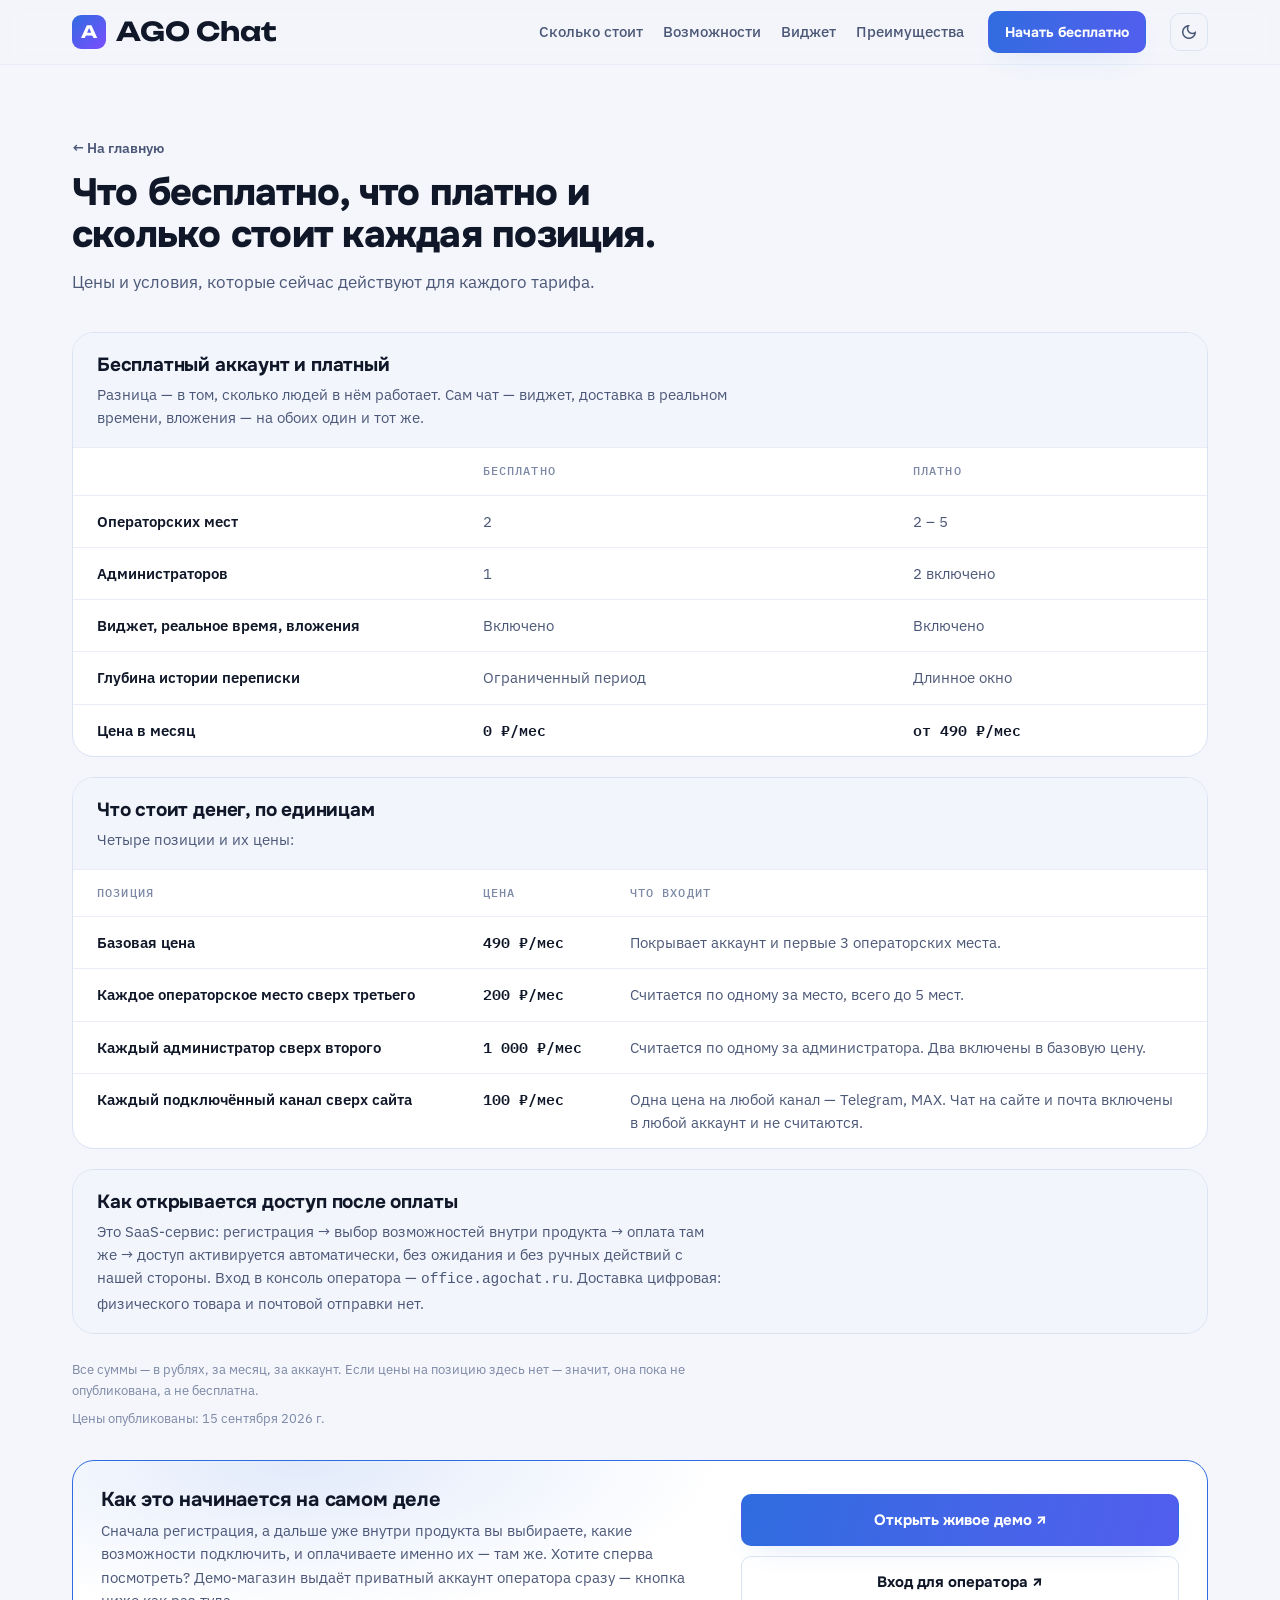
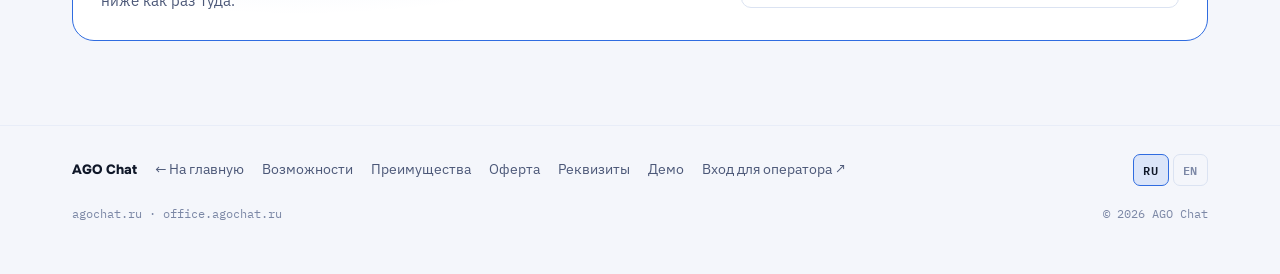
==== commit 285bfc44: "fix(landing): logo mark and wordmark in Unbounded, matching the brandbook The header logo used Onest" ====
--- a/pricing.html
+++ b/pricing.html
@@ -9,7 +9,7 @@
 <title data-i18n="pricingpage.doctitle">Цены — AGO Chat</title>
 <link rel="preconnect" href="https://fonts.googleapis.com">
 <link rel="preconnect" href="https://fonts.gstatic.com" crossorigin>
-<link href="https://fonts.googleapis.com/css2?family=Onest:wght@500;600;700;800&family=IBM+Plex+Sans:wght@400;500;600;700&family=IBM+Plex+Mono:wght@400;500;600&display=swap" rel="stylesheet">
+<link href="https://fonts.googleapis.com/css2?family=Unbounded:wght@600;700&family=Onest:wght@500;600;700;800&family=IBM+Plex+Sans:wght@400;500;600;700&family=IBM+Plex+Mono:wght@400;500;600&display=swap" rel="stylesheet">
 <link href="https://fonts.googleapis.com/css2?family=Material+Symbols+Outlined:opsz,wght,FILL,GRAD@24,400,0,0&display=swap" rel="stylesheet">
 <link rel="stylesheet" href="styles.css">
 </head>
--- a/styles.css
+++ b/styles.css
@@ -123,8 +123,8 @@
 /* nav */
 .nav{position:sticky;top:0;z-index:30;background:color-mix(in srgb,var(--bg) 90%,transparent);backdrop-filter:blur(10px);border-bottom:1px solid var(--line-soft);}
 .nav-row{display:flex;align-items:center;gap:24px;height:64px;}
-.brand{display:flex;align-items:center;gap:9px;text-decoration:none;font-family:'Onest',sans-serif;font-weight:800;font-size:17px;}
-.brand .g{width:28px;height:28px;border-radius:8px;background:linear-gradient(140deg,var(--blue),var(--violet));display:grid;place-items:center;color:#fff;font-size:14px;}
+.brand{display:flex;align-items:center;gap:10px;text-decoration:none;font-family:'Unbounded','Onest',sans-serif;font-weight:700;font-size:26px;}
+.brand .g{width:34px;height:34px;border-radius:9px;background:linear-gradient(140deg,var(--blue),var(--violet));display:grid;place-items:center;color:#fff;font-size:17px;}
 /* `nav-links` carries the group's own right-push: everything from here on (the CTA, then the theme
    toggle last) rides its `margin-left:auto` to the far edge, while `.brand` stays pinned left - so the
    theme toggle ends up right-most simply by being the last item in source order, no rule of its own. */
